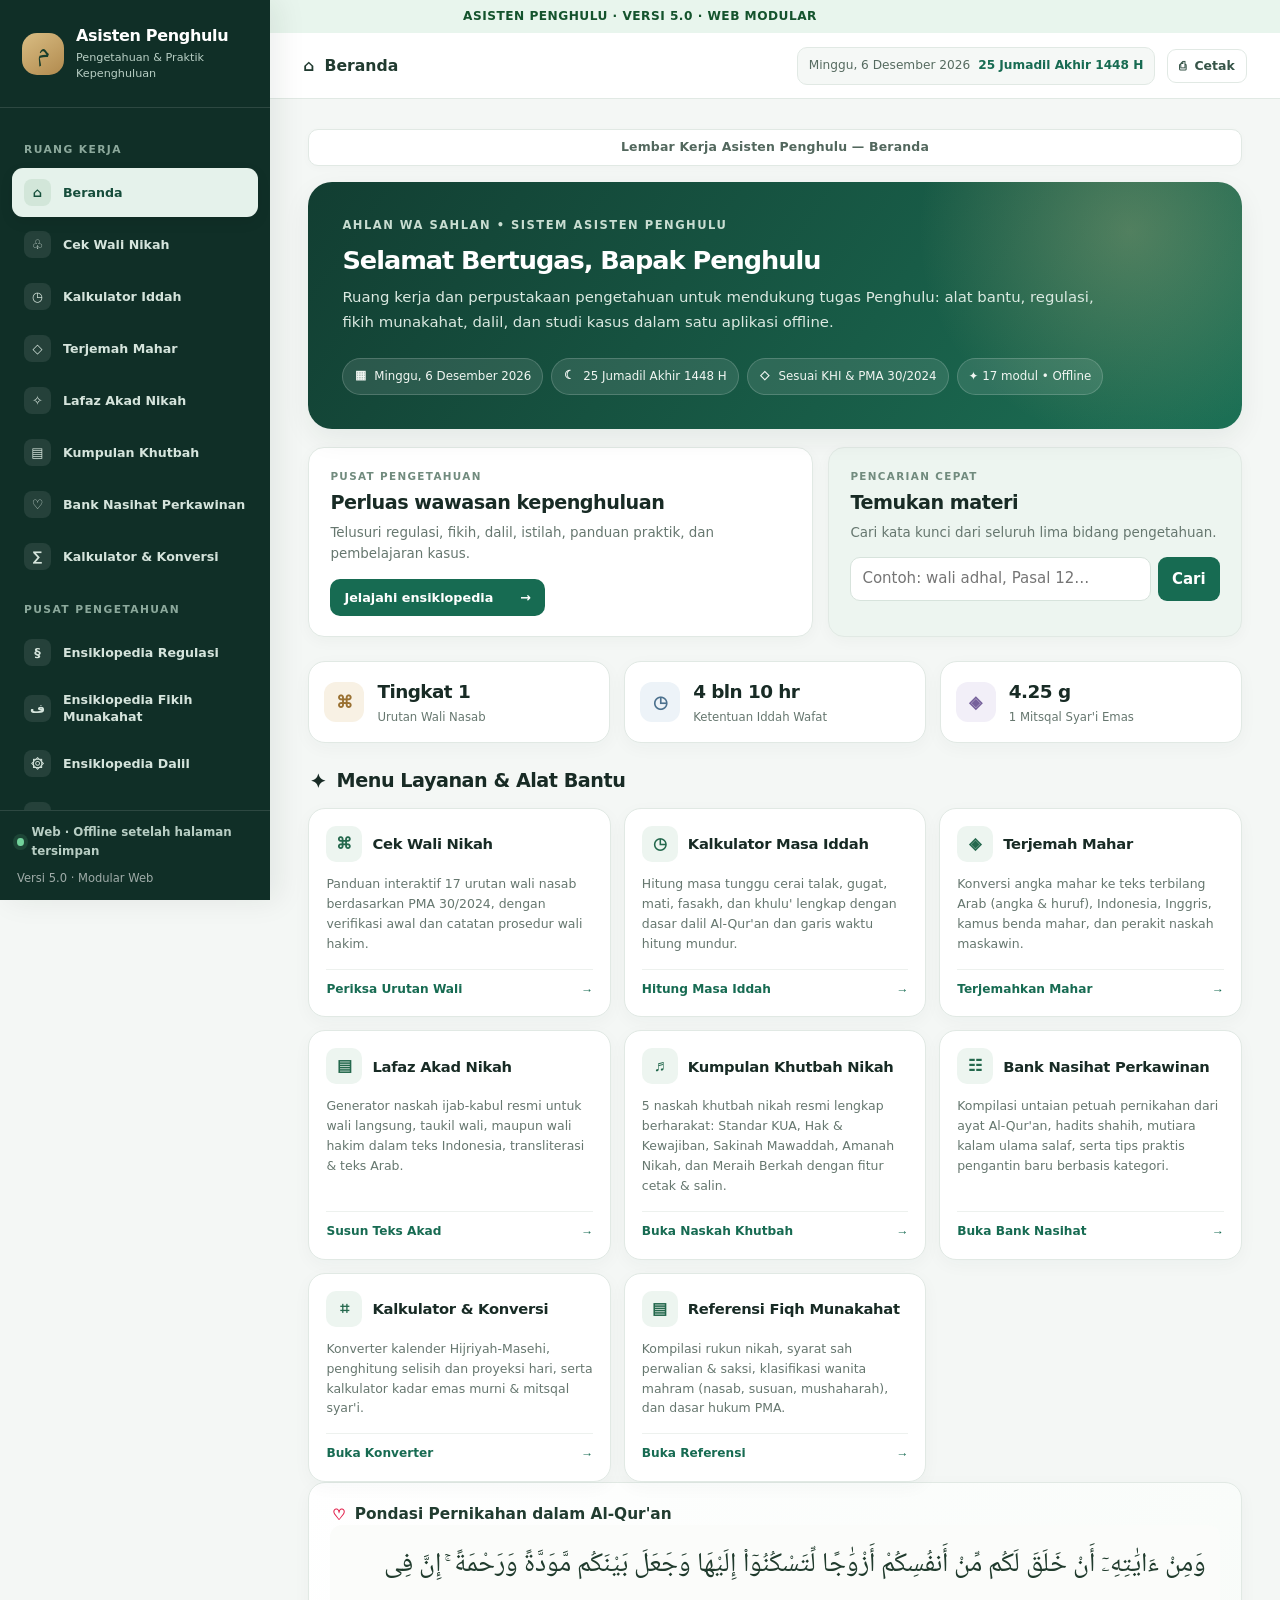
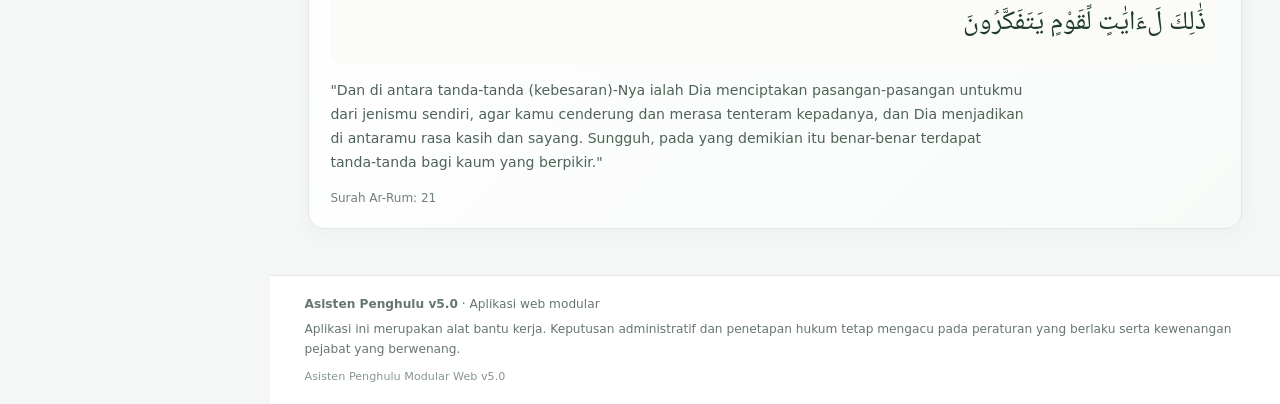
==== index.html @ db4cc499 "Add files via upload" ====
<!doctype html>
<html lang="id">
<head>
<meta charset="utf-8">
<meta name="viewport" content="width=device-width,initial-scale=1">
<meta name="theme-color" content="#123e32">
<meta name="description" content="Asisten Penghulu — alat bantu administrasi, fikih munakahat, dan materi kepenghuluan.">
<title>Beranda | Asisten Penghulu</title>
<link rel="manifest" href="manifest.webmanifest">
<link rel="icon" href="assets/icons/icon.svg" type="image/svg+xml">
<link rel="stylesheet" href="assets/css/app.css">
</head>
<body data-page="dashboard">
<div class="version-strip">ASISTEN PENGHULU · VERSI 5.0 · WEB MODULAR</div>
<div class="sidebar-backdrop" id="sidebarBackdrop" onclick="toggleMobileSidebar()"></div>
<div class="app-layout">
<aside class="app-sidebar" id="appSidebar">
  <div class="sidebar-header">
    <div class="brand-icon"><span aria-hidden="true">م</span></div>
    <div><h1 class="brand-title">Asisten Penghulu</h1><p class="brand-subtitle">Pengetahuan &amp; Praktik Kepenghuluan</p></div>
  </div>
  <nav class="sidebar-nav">
<div class="nav-label">Ruang Kerja</div>
<a class="nav-item active" href="index.html" aria-current="page"><span class="nav-glyph">⌂</span><span>Beranda</span></a>
<a class="nav-item" href="pages/wali.html"><span class="nav-glyph">♧</span><span>Cek Wali Nikah</span></a>
<a class="nav-item" href="pages/iddah.html"><span class="nav-glyph">◷</span><span>Kalkulator Iddah</span></a>
<a class="nav-item" href="pages/mahar.html"><span class="nav-glyph">◇</span><span>Terjemah Mahar</span></a>
<a class="nav-item" href="pages/akad.html"><span class="nav-glyph">✧</span><span>Lafaz Akad Nikah</span></a>
<a class="nav-item" href="pages/khutbah.html"><span class="nav-glyph">▤</span><span>Kumpulan Khutbah</span></a>
<a class="nav-item" href="pages/nasihat.html"><span class="nav-glyph">♡</span><span>Bank Nasihat Perkawinan</span></a>
<a class="nav-item" href="pages/konversi.html"><span class="nav-glyph">∑</span><span>Kalkulator & Konversi</span></a>
<div class="nav-label">Pusat Pengetahuan</div>
<a class="nav-item knowledge-nav" href="pages/ensiklopedia.html?category=regulasi"><span class="nav-glyph">§</span><span>Ensiklopedia Regulasi</span></a>
<a class="nav-item knowledge-nav" href="pages/ensiklopedia.html?category=fikih"><span class="nav-glyph">ف</span><span>Ensiklopedia Fikih Munakahat</span></a>
<a class="nav-item knowledge-nav" href="pages/ensiklopedia.html?category=dalil"><span class="nav-glyph">۞</span><span>Ensiklopedia Dalil</span></a>
<a class="nav-item knowledge-nav" href="pages/ensiklopedia.html?category=problematika"><span class="nav-glyph">⚖</span><span>Problematika Akad</span></a>
<a class="nav-item knowledge-nav" href="pages/ensiklopedia.html?category=nasab-mahram"><span class="nav-glyph">∞</span><span>Ensiklopedia Nasab & Mahram</span></a>
<a class="nav-item" href="pages/referensi.html"><span class="nav-glyph">▤</span><span>Referensi Fikih &amp; KHI</span></a>
</nav>
  <div class="sidebar-footer">
    <div class="offline-badge"><span class="pulse-dot"></span><span>Web · Offline setelah halaman tersimpan</span></div>
    <div style="margin-top:8px;font-size:.72rem;color:rgba(255,255,255,.6)">Versi 5.0 · Modular Web</div>
  </div>
</aside>
<main class="app-main">
  <header class="app-header">
    <div class="header-left">
      <button aria-label="Buka Menu" class="mobile-toggle" onclick="toggleMobileSidebar()"><span aria-hidden="true">☰</span></button>
      <div class="page-title-badge" id="topPageTitle"><span aria-hidden="true">⌂</span><span>Beranda</span></div>
    </div>
    <div class="header-right">
      <div class="date-badge"><span id="currentDateMasehi">Memuat...</span><span class="hijri" id="currentDateHijri">... H</span></div>
      <button class="btn-header-print no-print" onclick="window.print()" title="Cetak Halaman"><span>⎙</span><span>Cetak</span></button>
    </div>
  </header>
  <div class="content-area">
    <div class="print-header"><p style="font-size:.85rem;margin-top:4px">Lembar Kerja Asisten Penghulu — Beranda</p></div>
    <section class="app-section active" id="section-dashboard">
<!-- Hero Banner -->
<div class="hero-banner">
<div class="hero-greeting">Ahlan wa Sahlan • Sistem Asisten Penghulu</div>
<h2 class="hero-title">Selamat Bertugas, Bapak Penghulu</h2>
<p class="hero-desc">Ruang kerja dan perpustakaan pengetahuan untuk mendukung tugas Penghulu: alat bantu, regulasi, fikih munakahat, dalil, dan studi kasus dalam satu aplikasi offline.</p>
<div class="hero-dates">
<div class="hero-date-chip">
<i class="fa-regular fa-calendar-check"></i>
<span id="dashMasehiText">Kamis, 29 Oktober 2026</span>
</div>
<div class="hero-date-chip">
<i class="fa-solid fa-moon"></i>
<span id="dashHijriText">18 Jumadil Ula 1448 H</span>
</div>
<div class="hero-date-chip">
<i class="fa-solid fa-shield-halved"></i>
<span>Sesuai KHI &amp; PMA 30/2024</span>
</div>
<div class="hero-date-chip">✦ 17 modul • Offline</div></div>
</div><div class="v4-welcome-grid"><div class="v4-welcome-card"><div class="eyebrow">PUSAT PENGETAHUAN</div><h3>Perluas wawasan kepenghuluan</h3><p>Telusuri regulasi, fikih, dalil, istilah, panduan praktik, dan pembelajaran kasus.</p><button class="v4-primary" onclick="window.location.href='pages/ensiklopedia.html?category=regulasi'">Jelajahi ensiklopedia <span>→</span></button></div><div class="v4-welcome-card v4-welcome-soft"><div class="eyebrow">PENCARIAN CEPAT</div><h3>Temukan materi</h3><p>Cari kata kunci dari seluruh lima bidang pengetahuan.</p><div class="dash-search"><input id="dashboardKnowledgeSearch" placeholder="Contoh: wali adhal, Pasal 12…" type="search"/><button onclick="searchKnowledgeFromDashboard()">Cari</button></div></div></div>
<!-- Quick Statistics Summary -->
<div class="stats-row">
<div class="stat-card">
<div class="stat-icon gold">
<i class="fa-solid fa-sitemap"></i>
</div>
<div>
<div class="stat-value" id="dashWaliStat">Tingkat 1</div>
<div class="stat-label">Urutan Wali Nasab</div>
</div>
</div>
<div class="stat-card">
<div class="stat-icon blue">
<i class="fa-solid fa-hourglass-end"></i>
</div>
<div>
<div class="stat-value">4 bln 10 hr</div>
<div class="stat-label">Ketentuan Iddah Wafat</div>
</div>
</div>
<div class="stat-card">
<div class="stat-icon purple">
<i class="fa-solid fa-coins"></i>
</div>
<div>
<div class="stat-value">4.25 g</div>
<div class="stat-label">1 Mitsqal Syar'i Emas</div>
</div>
</div>
</div>
<!-- Quick Feature Navigation Cards -->
<h3 class="section-headline">
<i class="fa-solid fa-wand-magic-sparkles" style="color: var(--gold);"></i>
<span>Menu Layanan &amp; Alat Bantu</span>
</h3>
<div class="feature-cards-grid">
<!-- Card 1: Cek Wali -->
<div class="feature-card" onclick="window.location.href='pages/wali.html'">
<div class="feature-card-header">
<div class="feature-card-icon"><i class="fa-solid fa-people-arrows"></i></div>
<h4 class="feature-card-title">Cek Wali Nikah</h4>
</div>
<p class="feature-card-desc">
                Panduan interaktif 17 urutan wali nasab berdasarkan PMA 30/2024, dengan verifikasi awal dan catatan prosedur wali hakim.
              </p>
<div class="feature-card-footer">
<span>Periksa Urutan Wali</span>
<i class="fa-solid fa-arrow-right"></i>
</div>
</div>
<!-- Card 2: Kalkulator Iddah -->
<div class="feature-card" onclick="window.location.href='pages/iddah.html'">
<div class="feature-card-header">
<div class="feature-card-icon"><i class="fa-solid fa-hourglass-half"></i></div>
<h4 class="feature-card-title">Kalkulator Masa Iddah</h4>
</div>
<p class="feature-card-desc">
                Hitung masa tunggu cerai talak, gugat, mati, fasakh, dan khulu' lengkap dengan dasar dalil Al-Qur'an dan garis waktu hitung mundur.
              </p>
<div class="feature-card-footer">
<span>Hitung Masa Iddah</span>
<i class="fa-solid fa-arrow-right"></i>
</div>
</div>
<!-- Card 3: Terjemah Mahar -->
<div class="feature-card" onclick="window.location.href='pages/mahar.html'">
<div class="feature-card-header">
<div class="feature-card-icon"><i class="fa-solid fa-coins"></i></div>
<h4 class="feature-card-title">Terjemah Mahar</h4>
</div>
<p class="feature-card-desc">
                Konversi angka mahar ke teks terbilang Arab (angka &amp; huruf), Indonesia, Inggris, kamus benda mahar, dan perakit naskah maskawin.
              </p>
<div class="feature-card-footer">
<span>Terjemahkan Mahar</span>
<i class="fa-solid fa-arrow-right"></i>
</div>
</div>
<!-- Card 5: Lafaz Akad -->
<div class="feature-card" onclick="window.location.href='pages/akad.html'">
<div class="feature-card-header">
<div class="feature-card-icon"><i class="fa-solid fa-scroll"></i></div>
<h4 class="feature-card-title">Lafaz Akad Nikah</h4>
</div>
<p class="feature-card-desc">
                Generator naskah ijab-kabul resmi untuk wali langsung, taukil wali, maupun wali hakim dalam teks Indonesia, transliterasi &amp; teks Arab.
              </p>
<div class="feature-card-footer">
<span>Susun Teks Akad</span>
<i class="fa-solid fa-arrow-right"></i>
</div>
</div>
<!-- Card 6: Kumpulan Khutbah -->
<div class="feature-card" onclick="window.location.href='pages/khutbah.html'">
<div class="feature-card-header">
<div class="feature-card-icon"><i class="fa-solid fa-microphone-lines"></i></div>
<h4 class="feature-card-title">Kumpulan Khutbah Nikah</h4>
</div>
<p class="feature-card-desc">
                5 naskah khutbah nikah resmi lengkap berharakat: Standar KUA, Hak &amp; Kewajiban, Sakinah Mawaddah, Amanah Nikah, dan Meraih Berkah dengan fitur cetak &amp; salin.
              </p>
<div class="feature-card-footer">
<span>Buka Naskah Khutbah</span>
<i class="fa-solid fa-arrow-right"></i>
</div>
</div>
<!-- Card 7: Nasehat Pernikahan -->
<div class="feature-card" onclick="window.location.href='pages/nasihat.html'">
<div class="feature-card-header">
<div class="feature-card-icon"><i class="fa-solid fa-comments"></i></div>
<h4 class="feature-card-title">Bank Nasihat Perkawinan</h4>
</div>
<p class="feature-card-desc">
                Kompilasi untaian petuah pernikahan dari ayat Al-Qur'an, hadits shahih, mutiara kalam ulama salaf, serta tips praktis pengantin baru berbasis kategori.
              </p>
<div class="feature-card-footer">
<span>Buka Bank Nasihat</span>
<i class="fa-solid fa-arrow-right"></i>
</div>
</div>
<!-- Card 8: Konversi & Alat -->
<div class="feature-card" onclick="window.location.href='pages/konversi.html'">
<div class="feature-card-header">
<div class="feature-card-icon"><i class="fa-solid fa-calculator"></i></div>
<h4 class="feature-card-title">Kalkulator &amp; Konversi</h4>
</div>
<p class="feature-card-desc">
                Konverter kalender Hijriyah-Masehi, penghitung selisih dan proyeksi hari, serta kalkulator kadar emas murni &amp; mitsqal syar'i.
              </p>
<div class="feature-card-footer">
<span>Buka Konverter</span>
<i class="fa-solid fa-arrow-right"></i>
</div>
</div>
<!-- Card 7: Referensi Fiqh -->
<div class="feature-card" onclick="window.location.href='pages/referensi.html'">
<div class="feature-card-header">
<div class="feature-card-icon"><i class="fa-solid fa-book-quran"></i></div>
<h4 class="feature-card-title">Referensi Fiqh Munakahat</h4>
</div>
<p class="feature-card-desc">
                Kompilasi rukun nikah, syarat sah perwalian &amp; saksi, klasifikasi wanita mahram (nasab, susuan, mushaharah), dan dasar hukum PMA.
              </p>
<div class="feature-card-footer">
<span>Buka Referensi</span>
<i class="fa-solid fa-arrow-right"></i>
</div>
</div>
</div>
<!-- Highlight Ayat Card -->
<div class="card" style="background: linear-gradient(135deg, #ffffff 0%, #f7fbf8 100%);">
<div class="card-title">
<i class="fa-solid fa-heart" style="color: #e11d48;"></i>
<span>Pondasi Pernikahan dalam Al-Qur'an</span>
</div>
<div class="dalil-arabic">
              وَمِنْ ءَايَٰتِهِۦٓ أَنْ خَلَقَ لَكُم مِّنْ أَنفُسِكُمْ أَزْوَٰجًا لِّتَسْكُنُوٓا۟ إِلَيْهَا وَجَعَلَ بَيْنَكُم مَّوَدَّةً وَرَحْمَةً ۚ إِنَّ فِى ذَٰلِكَ لَءَايَٰتٍ لِّقَوْمٍ يَتَفَكَّرُونَ
            </div>
<p class="dalil-translation">
              "Dan di antara tanda-tanda (kebesaran)-Nya ialah Dia menciptakan pasangan-pasangan untukmu dari jenismu sendiri, 
              agar kamu cenderung dan merasa tenteram kepadanya, dan Dia menjadikan di antaramu rasa kasih dan sayang. 
              Sungguh, pada yang demikian itu benar-benar terdapat tanda-tanda bagi kaum yang berpikir."
            </p>
<div class="dalil-source">Surah Ar-Rum: 21</div>
</div>
</section>
  </div>
  <footer class="app-footer">
    <div><strong>Asisten Penghulu v5.0</strong> · Aplikasi web modular</div>
    <div class="footer-disclaimer">Aplikasi ini merupakan alat bantu kerja. Keputusan administratif dan penetapan hukum tetap mengacu pada peraturan yang berlaku serta kewenangan pejabat yang berwenang.</div>
    <div class="footer-v4">Asisten Penghulu Modular Web v5.0</div>
  </footer>
</main>
</div>
<div id="toast-notification"><span aria-hidden="true">✓</span><span id="toast-message">Teks berhasil disalin.</span></div>
<script src="assets/js/app-core.js"></script>
<script src="assets/js/pwa.js"></script>
</body>
</html>
---- assets/css/app.css ----
@font-face{font-family: "AsistenNaskh";src: url('../fonts/AsistenNaskh.ttf') format("truetype");font-style: normal;font-weight: 400;font-display: swap}:root{--v4-ink:#172b26;--v4-muted:#687a73;--v4-green:#176b52;--v4-green2:#0f4f3d;--v4-mint:#e8f4ee;--v4-line:#e3ebe6;--v4-bg:#f5f8f6;--v4-card:#fff;--v4-gold:#c69b55;--v4-shadow:0 14px 36px rgba(20,53,42,.07)}*{box-sizing:border-box}body{font-family:Inter,system-ui,-apple-system,"Segoe UI",sans-serif!important;background:var(--v4-bg)!important;color:var(--v4-ink)!important}h1,h2,h3,h4,.brand-title{font-family:Inter,system-ui,sans-serif!important;letter-spacing:-.025em}.app-layout{background:var(--v4-bg)!important}.app-sidebar{background:#102f27!important;border-right:0!important;box-shadow:8px 0 28px rgba(9,34,27,.08)!important}.sidebar-header{padding:26px 22px!important;border-bottom:1px solid rgba(255,255,255,.12)!important}.brand-icon{background:linear-gradient(145deg,#d9bd83,#b18a4e)!important;border-radius:15px!important;box-shadow:none!important}.brand-title{color:#fff!important}.brand-subtitle{color:#b8cec4!important}.sidebar-nav{padding:16px 12px!important}.nav-label{color:#8ca99c!important;font-size:.67rem!important;letter-spacing:.13em!important;font-weight:800!important;padding:18px 12px 8px!important}.nav-item{border-radius:11px!important;margin:3px 0!important;padding:11px 12px!important;color:#d5e4dc!important;gap:12px!important;font-weight:550!important;transition:.18s ease}.nav-item:hover{background:rgba(255,255,255,.09)!important;color:#fff!important}.nav-item.active{background:#e5f2eb!important;color:#164d3b!important;box-shadow:0 5px 14px rgba(0,0,0,.08)!important}.nav-glyph{width:25px;height:25px;display:inline-grid;place-items:center;border-radius:8px;background:rgba(255,255,255,.09);font-size:15px;font-weight:750;flex:0 0 25px}.nav-item.active .nav-glyph{background:#cfe5d8;color:#16533e}.sidebar-footer{border-top:1px solid rgba(255,255,255,.12)!important;color:#b8cec4!important}.main-area,.main-content{min-width:0}.content-area{padding:30px clamp(16px,3vw,42px)!important;max-width:1600px;margin:0 auto}.app-section{animation:v4fade .22s ease}@keyframes v4fade{from{opacity:.45;transform:translateY(5px)}to{opacity:1;transform:none}}.hero-banner{border-radius:24px!important;background:radial-gradient(circle at 88% 20%,rgba(210,190,137,.3),transparent 25%),linear-gradient(125deg,#123e32,#1c7055)!important;box-shadow:var(--v4-shadow)!important;padding:34px!important}.hero-title{font-size:clamp(1.7rem,3vw,2.55rem)!important;line-height:1.15!important}.hero-desc{max-width:760px!important}.hero-date-chip{border:1px solid rgba(255,255,255,.17)!important;background:rgba(255,255,255,.10)!important;border-radius:30px!important}.stats-row{gap:14px!important}.stat-card,.card,.feature-card{border:1px solid var(--v4-line)!important;border-radius:17px!important;box-shadow:0 5px 18px rgba(25,54,44,.035)!important}.feature-card:hover{transform:translateY(-3px);box-shadow:var(--v4-shadow)!important}.section-headline{color:var(--v4-ink)!important}.btn-primary,.v4-primary{background:var(--v4-green)!important;border-color:var(--v4-green)!important;color:#fff!important;border-radius:10px!important}.form-control,.form-select,input,select,textarea{border-radius:10px!important}.app-footer{border-top:1px solid var(--v4-line)!important;color:var(--v4-muted)!important}.v4-welcome-grid{display:grid;grid-template-columns:1.15fr .85fr;gap:16px;margin:20px 0 28px}.v4-welcome-card{background:#fff;border:1px solid var(--v4-line);border-radius:18px;padding:22px;box-shadow:0 5px 18px rgba(25,54,44,.035)}.v4-welcome-soft{background:#edf5f0}.v4-welcome-card h3{font-size:1.22rem;margin:7px 0}.v4-welcome-card p{color:var(--v4-muted);font-size:.9rem;line-height:1.65}.eyebrow{font-size:.68rem;letter-spacing:.13em;font-weight:800;color:#789187}.v4-primary{border:0;padding:11px 15px;cursor:pointer;font-weight:700}.v4-primary span{margin-left:15px}.dash-search{display:flex;gap:8px}.dash-search input{min-width:0;flex:1;padding:11px;border:1px solid #d7e3dc;background:#fff}.dash-search button{border:0;border-radius:10px;background:var(--v4-green);color:#fff;padding:0 15px;font-weight:700;cursor:pointer}.knowledge-hero{background:radial-gradient(circle at 88% 18%,rgba(199,167,104,.22),transparent 23%),linear-gradient(120deg,#123e32,#1c7055);padding:32px;border-radius:23px;color:#fff;box-shadow:var(--v4-shadow)}.knowledge-hero .eyebrow{color:#c4d9cd}.knowledge-hero h2{font-size:clamp(1.65rem,3vw,2.3rem);margin:9px 0;color:#fff}.knowledge-hero p{color:#d8e8df;max-width:780px;line-height:1.65}.knowledge-search-wrap{display:flex;align-items:center;gap:10px;background:#fff;border-radius:12px;padding:5px 8px 5px 15px;max-width:760px;margin-top:22px;color:#45675a}.knowledge-search-wrap>span{font-size:24px}.knowledge-search-wrap input{border:0!important;outline:0!important;box-shadow:none!important;flex:1;min-width:0;padding:12px 4px!important;font-size:.94rem}.clear-search{border:0;background:#edf4ef;color:#416656;border-radius:8px;padding:9px 12px;cursor:pointer}.knowledge-meta{display:flex;gap:16px;flex-wrap:wrap;color:#c4d9cd;font-size:.76rem;margin-top:14px}.knowledge-toolbar{display:flex;align-items:end;justify-content:space-between;gap:14px;margin:26px 0 14px}.knowledge-toolbar h3{margin:5px 0;font-size:1.2rem}.knowledge-toolbar select{padding:10px 12px;border:1px solid var(--v4-line);background:#fff;color:var(--v4-ink)}.knowledge-grid{display:grid;grid-template-columns:repeat(3,minmax(0,1fr));gap:14px}.knowledge-card{background:#fff;border:1px solid var(--v4-line);border-radius:16px;padding:18px;display:flex;flex-direction:column;min-height:205px;transition:.18s;box-shadow:0 4px 14px rgba(25,54,44,.025)}.knowledge-card:hover{transform:translateY(-3px);border-color:#b9d3c5;box-shadow:var(--v4-shadow)}.knowledge-card-top{display:flex;justify-content:space-between;gap:10px;align-items:center}.knowledge-type{font-size:.68rem;font-weight:800;letter-spacing:.07em;color:#32745a;background:#eaf4ee;padding:6px 9px;border-radius:30px}.knowledge-number{font-size:.72rem;color:#91a29a}.knowledge-card h4{font-size:1.02rem;line-height:1.4;margin:14px 0 8px}.knowledge-card p{font-size:.84rem;line-height:1.6;color:var(--v4-muted);margin:0 0 16px}.knowledge-card button{margin-top:auto;align-self:flex-start;border:0;background:transparent;color:var(--v4-green);font-weight:800;padding:0;cursor:pointer}.knowledge-detail{background:#fff;border:1px solid var(--v4-line);border-radius:18px;padding:clamp(18px,3vw,30px);margin-top:18px;box-shadow:var(--v4-shadow)}.knowledge-detail h3{font-size:1.5rem;margin:8px 0 12px}.knowledge-detail h4{margin:22px 0 8px;color:#1a5b45}.knowledge-detail p,.knowledge-detail li{line-height:1.75;color:#455a51;font-size:.92rem}.knowledge-detail ul{padding-left:22px}.knowledge-detail .article-summary{font-size:1.02rem;color:#365c4c;background:#eff6f1;border-left:3px solid #4a8a69;padding:13px 15px;border-radius:0 10px 10px 0}.article-source{background:#f6f8f6;border:1px solid #e6ece7;border-radius:12px;padding:13px;margin-top:18px;font-size:.82rem;line-height:1.6}.article-source a{color:#176b52;overflow-wrap:anywhere}.article-back{border:0;background:#edf4ef;color:#245d47;padding:9px 12px;border-radius:9px;cursor:pointer;font-weight:700}.knowledge-disclaimer{margin-top:20px;border:1px solid #e6e4d9;background:#fbfaf5;color:#6d6857;padding:15px 17px;border-radius:12px;font-size:.82rem;line-height:1.6}.knowledge-empty{grid-column:1/-1;background:#fff;border:1px dashed #cbd9d0;padding:32px;border-radius:15px;text-align:center;color:var(--v4-muted)}i.fa-solid,i.fa-regular,i.fa-brands{font-style:normal!important}i.fa-solid:before,i.fa-regular:before,i.fa-brands:before{content:'•';font-family:system-ui!important;color:currentColor}@media(max-width:1050px){.knowledge-grid{grid-template-columns:repeat(2,minmax(0,1fr))}.content-area{padding:22px 18px!important}}@media(max-width:760px){.v4-welcome-grid{grid-template-columns:1fr}.knowledge-grid{grid-template-columns:1fr}.knowledge-hero{padding:23px 18px}.knowledge-toolbar{align-items:start;flex-direction:column}.knowledge-toolbar select{width:100%}.hero-banner{padding:24px!important}.app-sidebar{z-index:1000}.content-area{padding:16px 12px!important}}:root{--v4-ink:#182b25;--v4-muted:#66776f;--v4-green:#176b52;--v4-deep:#103d30;--v4-soft:#edf5f0;--v4-line:#e1e9e4;--v4-bg:#f4f7f5;--v4-gold:#c7a56b;--v4-shadow:0 10px 28px rgba(20,48,37,.065);--v4-radius:16px}html{scroll-behavior:smooth}body{margin:0;background:var(--v4-bg);color:var(--v4-ink);font-family:Inter,"Segoe UI",Arial,sans-serif;line-height:1.5}button,input,select,textarea{font:inherit}button{cursor:pointer}.app-layout{display:flex;min-height:100vh;background:var(--v4-bg)}.app-sidebar{position:fixed;inset:0 auto 0 0;width:276px;height:100vh;display:flex;flex-direction:column;background:#12382d;color:#e7f0eb;z-index:100;box-shadow:5px 0 24px rgba(14,43,32,.09)}.sidebar-header{display:flex;align-items:center;gap:13px;padding:22px 20px 19px;border-bottom:1px solid rgba(255,255,255,.12);min-height:88px}.brand-icon{width:44px;height:44px;display:grid;place-items:center;flex:0 0 44px;border-radius:13px;background:linear-gradient(145deg,#e1c78f,#b28b4f);color:#173d30;font-size:21px}.brand-title{font-size:1.05rem;line-height:1.2;margin:0;color:#fff;font-weight:800;letter-spacing:-.02em}.brand-subtitle{font-size:.72rem;margin:4px 0 0;color:#b8cec3;line-height:1.35}.sidebar-nav{padding:13px 11px 18px;overflow-y:auto;overscroll-behavior:contain;flex:1}.nav-label{padding:17px 11px 7px;color:#91ad9f;font-size:.64rem;font-weight:800;letter-spacing:.12em;text-transform:uppercase}.nav-item{display:flex;align-items:center;gap:11px;min-height:40px;margin:2px 0;padding:8px 10px;border-radius:10px;color:#d6e4dc;font-size:.82rem;font-weight:550;line-height:1.3;cursor:pointer;transition:background .16s,color .16s}.nav-item:hover{background:rgba(255,255,255,.085);color:#fff}.nav-item.active{background:#e7f1eb;color:#174d3b;font-weight:750;box-shadow:0 4px 12px rgba(0,0,0,.08)}.nav-glyph{width:27px;height:27px;display:inline-grid;place-items:center;flex:0 0 27px;border-radius:8px;background:rgba(255,255,255,.09);font-size:13px;font-weight:750}.nav-item.active .nav-glyph{background:#d2e6d9;color:#17513d}.sidebar-footer{padding:13px 18px 17px;border-top:1px solid rgba(255,255,255,.12);font-size:.74rem;color:#b8cec3}.offline-badge{display:flex;align-items:center;gap:8px;font-weight:700}.pulse-dot{width:8px;height:8px;border-radius:50%;background:#72d39c;box-shadow:0 0 0 4px rgba(114,211,156,.13)}.app-main{width:calc(100% - 276px);min-width:0;margin-left:276px;display:flex;flex-direction:column}.app-header{position:sticky;top:0;z-index:50;min-height:68px;padding:11px clamp(16px,3vw,34px);display:flex;align-items:center;justify-content:space-between;gap:14px;background:rgba(255,255,255,.94);border-bottom:1px solid var(--v4-line);backdrop-filter:blur(12px)}.header-left,.header-right{display:flex;align-items:center;gap:12px;min-width:0}.page-title-badge{display:flex;align-items:center;gap:10px;font-size:.98rem;font-weight:800;color:#213b30}.date-badge{display:flex;align-items:center;gap:8px;flex-wrap:wrap;color:#566b60;font-size:.76rem;background:#f5f8f6;border:1px solid var(--v4-line);padding:8px 11px;border-radius:10px}.date-badge .hijri{color:#176b52;font-weight:750}.btn-header-print{display:inline-flex;align-items:center;gap:8px;padding:8px 11px;border:1px solid var(--v4-line);border-radius:9px;background:#fff;color:#365448;font-size:.78rem;font-weight:700}.mobile-toggle{display:none;border:1px solid var(--v4-line);background:#fff;color:#244c3b;border-radius:9px;width:38px;height:38px}.content-area{width:100%;max-width:1500px;margin:0 auto;padding:26px clamp(16px,3vw,38px) 34px}.app-section{display:none;min-width:0;animation:v4fade .2s ease}.app-section.active{display:block}@keyframes v4fade{from{opacity:.55;transform:translateY(4px)}to{opacity:1;transform:none}}.hero-banner{position:relative;overflow:hidden;border-radius:22px;padding:clamp(24px,3vw,38px);color:#fff;background:radial-gradient(circle at 88% 15%,rgba(213,188,130,.23),transparent 26%),linear-gradient(125deg,#123c30,#1c7055);box-shadow:0 14px 34px rgba(17,61,46,.14)}.hero-greeting{font-size:.72rem;text-transform:uppercase;letter-spacing:.13em;font-weight:800;color:#c8ddd1}.hero-title{max-width:850px;margin:11px 0 10px;color:#fff;font-size:clamp(1.65rem,3vw,2.5rem);line-height:1.13;font-weight:850;letter-spacing:-.04em}.hero-desc{max-width:800px;margin:0;color:#dbe9e1;font-size:.93rem;line-height:1.7}.hero-dates{display:flex;flex-wrap:wrap;gap:8px;margin-top:22px}.hero-date-chip{display:inline-flex;align-items:center;gap:8px;padding:8px 11px;border:1px solid rgba(255,255,255,.17);border-radius:30px;background:rgba(255,255,255,.09);font-size:.74rem;color:#f1f6f2}.v4-welcome-grid{display:grid;grid-template-columns:1.1fr .9fr;gap:15px;margin:18px 0 24px}.v4-welcome-card{padding:20px 21px;background:#fff;border:1px solid var(--v4-line);border-radius:var(--v4-radius);box-shadow:0 4px 15px rgba(24,55,42,.035)}.v4-welcome-soft{background:#edf5f0}.eyebrow{font-size:.65rem;letter-spacing:.13em;font-weight:850;color:#718b7e}.v4-welcome-card h3{margin:7px 0 6px;font-size:1.14rem;letter-spacing:-.025em}.v4-welcome-card p{margin:0 0 14px;color:var(--v4-muted);font-size:.84rem;line-height:1.6}.v4-primary{display:inline-flex;align-items:center;justify-content:center;gap:12px;padding:10px 14px;border:0;border-radius:9px;background:var(--v4-green);color:#fff;font-size:.8rem;font-weight:750}.dash-search{display:flex;gap:7px}.dash-search input{min-width:0;flex:1;padding:10px 11px;border:1px solid #d7e3dc;background:#fff;border-radius:9px}.dash-search button{padding:0 14px;border:0;border-radius:9px;background:var(--v4-green);color:#fff;font-weight:750}.stats-row{display:grid;grid-template-columns:repeat(3,minmax(0,1fr));gap:13px;margin:18px 0 25px}.stat-card{display:flex;align-items:center;gap:13px;min-width:0;padding:15px;background:#fff;border:1px solid var(--v4-line);border-radius:14px;box-shadow:0 4px 14px rgba(24,55,42,.03)}.stat-icon{width:40px;height:40px;display:grid;place-items:center;flex:0 0 40px;border-radius:12px;background:#edf5f0;color:#276c50;font-size:17px}.stat-icon.gold{background:#f8f1e4;color:#9a7132}.stat-icon.blue{background:#edf3f8;color:#4c718e}.stat-icon.purple{background:#f2eff8;color:#76619b}.stat-value{font-size:1.15rem;font-weight:850;letter-spacing:-.03em}.stat-label{font-size:.73rem;color:var(--v4-muted);margin-top:2px}.section-headline{display:flex;align-items:center;gap:9px;margin:25px 0 13px;font-size:1.08rem;font-weight:850;letter-spacing:-.025em;color:var(--v4-ink)}.feature-cards-grid{display:grid;grid-template-columns:repeat(3,minmax(0,1fr));gap:13px}.feature-card{display:flex;flex-direction:column;min-width:0;min-height:188px;padding:17px;background:#fff;border:1px solid var(--v4-line);border-radius:15px;box-shadow:0 4px 14px rgba(24,55,42,.03);cursor:pointer;transition:transform .16s,box-shadow .16s,border-color .16s}.feature-card:hover{transform:translateY(-2px);border-color:#c3d9cb;box-shadow:var(--v4-shadow)}.feature-card-header{display:flex;align-items:center;gap:10px}.feature-card-icon{width:36px;height:36px;display:grid;place-items:center;flex:0 0 36px;border-radius:10px;background:#edf5f0;color:#24684d;font-size:16px}.feature-card-title{margin:0;font-size:.92rem;font-weight:800;line-height:1.3}.feature-card-desc{margin:12px 0 15px;color:var(--v4-muted);font-size:.78rem;line-height:1.6}.feature-card-footer{display:flex;align-items:center;justify-content:space-between;gap:8px;margin-top:auto;padding-top:10px;border-top:1px solid #edf1ee;color:var(--v4-green);font-size:.76rem;font-weight:800}.knowledge-hero{padding:clamp(22px,3vw,34px);border-radius:21px;color:#fff;background:radial-gradient(circle at 88% 18%,rgba(199,167,104,.22),transparent 23%),linear-gradient(120deg,#123e32,#1c7055);box-shadow:0 12px 30px rgba(17,61,46,.12)}.knowledge-hero .eyebrow{color:#c4d9cd}.knowledge-hero h2{margin:8px 0 9px;color:#fff;font-size:clamp(1.45rem,2.7vw,2.1rem);line-height:1.2;letter-spacing:-.035em}.knowledge-hero p{max-width:780px;margin:0;color:#d8e8df;font-size:.88rem;line-height:1.65}.knowledge-search-wrap{display:flex;align-items:center;gap:9px;max-width:760px;margin-top:19px;padding:5px 7px 5px 13px;border-radius:11px;background:#fff;color:#45675a}.knowledge-search-wrap>span{font-size:20px}.knowledge-search-wrap input{min-width:0;flex:1;padding:10px 3px!important;border:0!important;outline:0!important;box-shadow:none!important;font-size:.87rem}.clear-search{padding:8px 10px;border:0;border-radius:8px;background:#edf4ef;color:#416656;font-size:.75rem;font-weight:750}.knowledge-meta{display:flex;gap:14px;flex-wrap:wrap;margin-top:12px;color:#c4d9cd;font-size:.72rem}.knowledge-toolbar{display:flex;align-items:end;justify-content:space-between;gap:12px;margin:22px 0 13px}.knowledge-toolbar h3{margin:5px 0 0;font-size:1.08rem}.knowledge-toolbar select{padding:9px 11px;border:1px solid var(--v4-line);border-radius:9px;background:#fff;color:var(--v4-ink);font-size:.8rem}.knowledge-grid{display:grid;grid-template-columns:repeat(3,minmax(0,1fr));gap:13px}.knowledge-card{display:flex;flex-direction:column;min-height:190px;padding:17px;background:#fff;border:1px solid var(--v4-line);border-radius:14px;box-shadow:0 3px 12px rgba(25,54,44,.025);transition:.16s}.knowledge-card:hover{transform:translateY(-2px);border-color:#b9d3c5;box-shadow:var(--v4-shadow)}.knowledge-card-top{display:flex;align-items:center;justify-content:space-between;gap:9px}.knowledge-type{padding:5px 8px;border-radius:30px;background:#eaf4ee;color:#32745a;font-size:.64rem;font-weight:850;letter-spacing:.04em}.knowledge-number{color:#91a29a;font-size:.7rem}.knowledge-card h4{margin:13px 0 7px;font-size:.95rem;line-height:1.4}.knowledge-card p{margin:0 0 13px;color:var(--v4-muted);font-size:.79rem;line-height:1.58}.knowledge-card button{align-self:flex-start;margin-top:auto;padding:0;border:0;background:none;color:var(--v4-green);font-size:.77rem;font-weight:850}.knowledge-detail{margin-top:17px;padding:clamp(17px,3vw,30px);border:1px solid var(--v4-line);border-radius:17px;background:#fff;box-shadow:var(--v4-shadow)}.knowledge-detail h3{margin:13px 0 12px;font-size:1.42rem;line-height:1.3;letter-spacing:-.025em}.knowledge-detail h4{margin:20px 0 7px;color:#1a5b45;font-size:.98rem}.knowledge-detail p,.knowledge-detail li{color:#455a51;font-size:.88rem;line-height:1.75}.knowledge-detail ul,.knowledge-detail ol{padding-left:22px}.knowledge-detail .article-summary{padding:12px 14px;border-left:3px solid #4a8a69;border-radius:0 9px 9px 0;background:#eff6f1;color:#365c4c;font-size:.94rem}.article-source{margin-top:17px;padding:13px;border:1px solid #e6ece7;border-radius:11px;background:#f6f8f6;font-size:.78rem;line-height:1.6}.article-source a{color:#176b52;overflow-wrap:anywhere}.article-back{padding:8px 11px;border:0;border-radius:8px;background:#edf4ef;color:#245d47;font-size:.76rem;font-weight:800}.knowledge-disclaimer{margin-top:18px;padding:13px 15px;border:1px solid #e6e4d9;border-radius:11px;background:#fbfaf5;color:#6d6857;font-size:.78rem;line-height:1.6}.knowledge-empty{grid-column:1/-1;padding:28px;border:1px dashed #cbd9d0;border-radius:14px;background:#fff;text-align:center;color:var(--v4-muted)}.card{margin:0 0 15px;padding:18px;border:1px solid var(--v4-line);border-radius:15px;background:#fff;box-shadow:0 4px 14px rgba(25,54,44,.03)}.card-header{display:flex;align-items:center;justify-content:space-between;gap:12px;margin-bottom:14px}.card-title{font-size:.98rem;font-weight:850;color:#213c30}.form-group{min-width:0;margin-bottom:15px}.form-label{display:block;margin-bottom:6px;color:#344f42;font-size:.8rem;font-weight:750}.form-control,.form-select,input,select,textarea{max-width:100%;border:1px solid #d7e2db;border-radius:9px;background:#fff;color:#233b30;padding:10px 11px;font-size:.86rem;outline:none}.form-control:focus,.form-select:focus,input:focus,select:focus,textarea:focus{border-color:#5b9b79;box-shadow:0 0 0 3px rgba(45,128,85,.11)}textarea{resize:vertical}.form-hint{display:block;margin-top:5px;color:#7a8b82;font-size:.72rem;line-height:1.5}.btn{display:inline-flex;align-items:center;justify-content:center;gap:7px;padding:9px 12px;border:1px solid transparent;border-radius:9px;font-size:.79rem;font-weight:750;line-height:1.25;transition:.15s}.btn-sm{padding:7px 9px;font-size:.73rem}.btn-primary{background:var(--v4-green);color:#fff}.btn-outline{border-color:#d6e2da;background:#fff;color:#315b47}.btn:hover{filter:brightness(.97);transform:translateY(-1px)}.badge{display:inline-flex;align-items:center;padding:4px 8px;border-radius:30px;font-size:.68rem;font-weight:800}.badge-primary{background:#e8f2ec;color:#236247}.badge-gold{background:#f7f0e3;color:#8a672f}.badge-info{background:#edf3f8;color:#426782}.grid-2{display:grid;grid-template-columns:repeat(2,minmax(0,1fr));gap:15px}.grid-3{display:grid;grid-template-columns:repeat(3,minmax(0,1fr));gap:15px}.question-row,.translation-result-row,.script-box,.converter-card,.ref-accordion-item,.dalil-box{padding:15px;border:1px solid var(--v4-line);border-radius:12px;background:#fff;margin-bottom:12px}.question-row{display:flex;align-items:center;justify-content:space-between;gap:15px}.question-text{font-size:.86rem;font-weight:750}.question-desc{margin-top:3px;color:var(--v4-muted);font-size:.75rem}.toggle-group{display:flex;gap:6px;flex-shrink:0}.toggle-btn{min-width:64px;padding:7px 11px;border:1px solid #d8e2dc;border-radius:8px;background:#fff;color:#50645a;font-size:.75rem;font-weight:800}.toggle-btn.yes.active{background:#e5f4eb;border-color:#80c69b;color:#17613d}.toggle-btn.no.active{background:#fde9e8;border-color:#e5a19d;color:#a42f2a}.dalil-arabic,.script-text-ar,.arabic{font-family:"Noto Naskh Arabic","Traditional Arabic",serif;font-size:1.35rem;line-height:2.05;text-align:right;direction:rtl}.dalil-translation,.dalil-source{font-size:.82rem;line-height:1.65;color:var(--v4-muted)}.dalil-title{font-weight:850;color:#235b43;margin-bottom:8px}.translation-result-row{display:flex;align-items:center;gap:10px;flex-wrap:wrap}.trans-text{flex:1;min-width:140px;font-weight:700}.lang-badge{padding:5px 8px;border-radius:7px;font-size:.7rem;font-weight:800}.ref-accordion-header{display:flex;align-items:center;justify-content:space-between;gap:10px;padding:13px 15px;cursor:pointer;font-weight:800}.ref-accordion-body{padding:0 15px 15px;line-height:1.7}.app-footer{padding:20px clamp(16px,3vw,38px);border-top:1px solid var(--v4-line);background:#fff;color:#60746a;font-size:.76rem;line-height:1.6}.footer-disclaimer{margin-top:5px;max-width:1100px}.footer-v4{margin-top:8px;color:#87978f;font-size:.7rem}.sidebar-backdrop{display:none}#toast-notification{position:fixed;right:20px;bottom:20px;z-index:1200;padding:11px 15px;border-radius:10px;background:#183d30;color:#fff;box-shadow:var(--v4-shadow);font-size:.8rem;opacity:0;pointer-events:none;transition:.2s}#toast-notification.show{opacity:1}.no-print{display:inline-flex}i.fa-solid,i.fa-regular,i.fa-brands{display:inline-flex;align-items:center;justify-content:center;min-width:1em;font-style:normal!important;font-family:Arial,sans-serif!important;font-weight:800;line-height:1}i.fa-solid:before,i.fa-regular:before,i.fa-brands:before{content:"·";font-family:Arial,sans-serif!important;color:currentColor}.fa-mosque:before{content:"۞"!important}.fa-bars:before{content:"☰"!important}.fa-house-chimney:before{content:"⌂"!important}.fa-calendar:before,.fa-calendar-check:before{content:"▦"!important}.fa-moon:before{content:"☾"!important}.fa-shield-halved:before{content:"◇"!important}.fa-sitemap:before,.fa-people-arrows:before{content:"⌘"!important}.fa-hourglass-end:before,.fa-hourglass-half:before{content:"◷"!important}.fa-coins:before{content:"◈"!important}.fa-wand-magic-sparkles:before{content:"✦"!important}.fa-arrow-right:before{content:"→"!important}.fa-scroll:before{content:"▤"!important}.fa-microphone-lines:before{content:"♬"!important}.fa-comments:before{content:"☷"!important}.fa-copy:before{content:"▢"!important}.fa-print:before{content:"▧"!important}.fa-magnifying-glass:before{content:"⌕"!important}.fa-chevron-down:before,.fa-angles-down:before{content:"⌄"!important}.fa-chevron-left:before{content:"‹"!important}.fa-circle-check:before,.fa-check:before{content:"✓"!important}.fa-circle-info:before{content:"ⓘ"!important}.fa-list-check:before{content:"☑"!important}.fa-list-ol:before{content:"≡"!important}.fa-scale-balanced:before{content:"⚖"!important}.fa-book-quran:before,.fa-book-open:before,.fa-book:before{content:"▤"!important}.fa-bookmark:before{content:"◆"!important}.fa-hashtag:before{content:"＃"!important}.fa-pen-nib:before,.fa-pen-to-square:before{content:"✎"!important}.fa-cubes:before{content:"▦"!important}.fa-scale-unbalanced-flip:before{content:"⚖"!important}.fa-hands-praying:before{content:"☼"!important}.fa-triangle-exclamation:before{content:"⚠"!important}.fa-angles-up:before{content:"⌃"!important}.fa-quote-left:before{content:"❝"!important}.fa-feather-pointed:before{content:"✧"!important}.fa-lightbulb:before{content:"◉"!important}.fa-arrow-right-arrow-left:before{content:"⇄"!important}.fa-clock-rotate-left:before{content:"↶"!important}.fa-columns:before{content:"▥"!important}.fa-ban:before{content:"⊘"!important}.fa-heart:before{content:"♡"!important}.fa-calculator:before{content:"⌗"!important}@media(max-width:1120px){.feature-cards-grid,.knowledge-grid{grid-template-columns:repeat(2,minmax(0,1fr))}.content-area{padding:22px 20px}}@media(max-width:820px){.app-sidebar{width:280px;transform:translateX(-102%);transition:transform .22s ease;box-shadow:10px 0 30px rgba(0,0,0,.18)}.app-sidebar.mobile-open{transform:translateX(0)}.app-main{width:100%;margin-left:0}.mobile-toggle{display:inline-grid;place-items:center}.sidebar-backdrop.active{display:block;position:fixed;inset:0;background:rgba(12,28,22,.42);z-index:90}.app-header{min-height:62px;padding:9px 13px}.date-badge{font-size:.68rem;padding:6px 8px}.btn-header-print span{display:none}.content-area{padding:16px 13px 25px}.v4-welcome-grid{grid-template-columns:1fr}.stats-row{grid-template-columns:1fr}.feature-cards-grid,.knowledge-grid{grid-template-columns:1fr}.hero-banner{padding:23px 19px}.hero-title{font-size:1.75rem}.knowledge-toolbar{align-items:stretch;flex-direction:column}.knowledge-toolbar select{width:100%}.grid-2,.grid-3{grid-template-columns:1fr}.question-row{align-items:flex-start;flex-direction:column}}@media(max-width:480px){.app-header{align-items:flex-start}.header-right{gap:5px}.date-badge{max-width:175px}.page-title-badge{font-size:.82rem}.hero-date-chip{font-size:.67rem}.v4-welcome-card{padding:17px}.card{padding:14px}.translation-result-row{align-items:flex-start}}@media print{.app-sidebar,.app-header,.sidebar-backdrop,.no-print,.btn-header-print{display:none!important}.app-main{width:100%;margin:0}.content-area{padding:0;max-width:none}.app-section{display:none!important}.app-section.active{display:block!important}.card,.knowledge-detail,.feature-card{box-shadow:none!important;break-inside:avoid}body{background:#fff!important}}:root{--v42-bg:#f4f7f5;--v42-surface:#fff;--v42-ink:#1b3027;--v42-muted:#64766c;--v42-green:#176b50;--v42-green-dark:#123d30;--v42-line:#e0e8e3;--v42-radius:16px;--v42-shadow:0 8px 24px rgba(22,55,39,.055)}*,*::before,*::after{box-sizing:border-box}html{scroll-behavior:smooth;-webkit-text-size-adjust:100%}body{margin:0;min-width:320px;background:var(--v42-bg);color:var(--v42-ink);font-family:Inter,"Segoe UI",Arial,sans-serif;font-size:15px;line-height:1.6}img,svg,video,canvas{max-width:100%;height:auto}button,input,select,textarea{font:inherit;max-width:100%}p{max-width:78ch;line-height:1.7;overflow-wrap:anywhere}h1,h2,h3,h4,h5{line-height:1.28;letter-spacing:-.018em;overflow-wrap:anywhere}small{line-height:1.5}.app-layout{display:flex;min-height:100vh;width:100%;overflow-x:clip}.app-sidebar{width:270px;flex:0 0 270px;position:fixed;inset:0 auto 0 0;z-index:100;height:100dvh;overflow:hidden;display:flex;flex-direction:column;background:linear-gradient(180deg,#153f32 0%,#10372c 100%);box-shadow:5px 0 24px rgba(13,42,30,.08)}.sidebar-header{min-height:88px;padding:18px 18px;gap:12px;flex-shrink:0}.brand-icon{width:42px;height:42px;flex:0 0 42px;border-radius:12px}.brand-title{font-size:1rem;line-height:1.25}.brand-subtitle{font-size:.7rem;line-height:1.4}.sidebar-nav{flex:1;min-height:0;overflow-y:auto;overscroll-behavior:contain;padding:10px 10px 16px;scrollbar-width:thin;scrollbar-color:rgba(255,255,255,.25) transparent}.nav-label{padding:17px 10px 7px;font-size:.63rem;line-height:1.4;letter-spacing:.12em}.nav-item{min-height:42px;display:flex;align-items:center;gap:10px;padding:8px 10px;margin:2px 0;border-radius:9px;font-size:.79rem;line-height:1.35;white-space:normal}.nav-item>span:last-child{min-width:0;overflow-wrap:anywhere}.nav-glyph{width:27px;height:27px;flex:0 0 27px}.sidebar-footer{flex-shrink:0;padding:12px 17px calc(13px + env(safe-area-inset-bottom))}.app-main{margin-left:270px;width:calc(100% - 270px);min-width:0;display:flex;flex-direction:column}.app-header{min-height:66px;padding:10px clamp(15px,2.6vw,34px);gap:12px}.header-left,.header-right{min-width:0}.content-area{width:100%;max-width:1440px;margin:0 auto;padding:25px clamp(15px,2.7vw,36px) 34px}.app-section{width:100%;min-width:0}.app-section.active{display:block}.app-section>h2,.app-section>.card-header{max-width:100%}.card,.knowledge-detail,.v4-welcome-card,.feature-card,.knowledge-card{min-width:0;max-width:100%;border-radius:var(--v42-radius);overflow-wrap:anywhere}.card{padding:clamp(14px,2vw,21px);margin-bottom:16px;background:#fff;border:1px solid var(--v42-line);box-shadow:0 3px 13px rgba(25,54,44,.025)}.card-header{align-items:flex-start;flex-wrap:wrap;gap:9px}.card-title{font-size:.96rem;line-height:1.45}.form-group{min-width:0}.form-label{font-size:.81rem;line-height:1.5}.form-control,.form-select,input,select,textarea{width:100%;min-width:0;max-width:100%;line-height:1.45}.btn{min-height:38px;white-space:normal;text-align:center}.grid-2,.grid-3,.grid-sidebar-layout{min-width:0}.grid-2>*,.grid-3>*,.grid-sidebar-layout>*{min-width:0}.section-headline{font-size:1.05rem;line-height:1.4}.feature-cards-grid,.knowledge-grid{align-items:stretch}.feature-card,.knowledge-card{height:100%}.feature-card-title,.knowledge-card h4{overflow-wrap:anywhere}.knowledge-detail{overflow-wrap:anywhere}.knowledge-detail pre,.knowledge-detail code{white-space:pre-wrap;overflow-wrap:anywhere}.knowledge-detail table{display:block;width:100%;overflow-x:auto;border-collapse:collapse}.knowledge-detail td,.knowledge-detail th{padding:8px;border:1px solid var(--v42-line);vertical-align:top}.app-footer{padding:18px clamp(15px,2.7vw,36px);line-height:1.65;overflow-wrap:anywhere}.dalil-arabic,.script-text-ar,.arabic,[lang="ar"],[dir="rtl"],#bldResultAr,.wali-arabic,.quran-arabic,.hadith-arabic{font-family:"AsistenNaskh","Noto Naskh Arabic","Traditional Arabic",serif!important;font-weight:400;font-synthesis:weight;font-kerning:normal;font-size:clamp(1.35rem,2.1vw,1.75rem)!important;line-height:2.15!important;letter-spacing:0!important;direction:rtl;text-align:right;unicode-bidi:plaintext;overflow-wrap:normal;word-break:normal}.dalil-arabic,.script-text-ar,.arabic,[lang="ar"],[dir="rtl"],#bldResultAr{padding:12px 14px;border-radius:12px;background:#fbfcfa;color:#203b2d}.dalil-translation{font-size:.88rem;line-height:1.85;color:#4e6257}.dalil-source{font-size:.75rem;line-height:1.55;color:#718078}.dalil-title{font-size:.9rem;line-height:1.5}.script-text-id,.script-text-en{font-size:.9rem;line-height:1.8;overflow-wrap:anywhere}#section-wali>.card-header{display:flex;align-items:flex-start;justify-content:space-between;gap:14px;margin-bottom:18px!important}#section-wali>.card-header h2{margin:0 0 7px;font-size:clamp(1.25rem,2vw,1.65rem)!important;line-height:1.25}#section-wali>.card-header p{margin:0;max-width:760px;font-size:.85rem!important;line-height:1.7}#section-wali .grid-sidebar-layout{display:grid;grid-template-columns:minmax(0,1.15fr) minmax(310px,.85fr);gap:18px;align-items:start}#section-wali .grid-sidebar-layout>div{min-width:0}#section-wali .wali-stepper{display:flex;align-items:center;justify-content:space-between;flex-wrap:wrap;gap:13px;padding:16px 18px;margin-bottom:13px;border:1px solid #cfe0d4;border-radius:15px;background:linear-gradient(120deg,#edf6f0,#f8fbf8)}#section-wali .wali-step-info{display:flex;align-items:center;gap:13px;min-width:0}#section-wali .step-pill{display:inline-flex;align-items:center;justify-content:center;padding:7px 10px;border-radius:9px;background:#176b50;color:#fff;font-size:.72rem;font-weight:850;white-space:nowrap}#section-wali .wali-current-target{font-size:1.08rem;font-weight:850;color:#174b37;line-height:1.35;overflow-wrap:anywhere}#section-wali #waliQuestionCard{padding:clamp(14px,2vw,20px)}#section-wali #waliQuestionCard .card-header{display:flex;align-items:flex-start;justify-content:space-between;gap:10px;padding-bottom:13px;margin-bottom:4px;border-bottom:1px solid #edf1ee}#section-wali .question-row{display:grid;grid-template-columns:minmax(0,1fr) auto;align-items:center;gap:15px;padding:15px 0;margin:0;border:0;border-bottom:1px solid #edf1ee;border-radius:0;background:transparent}#section-wali .question-row:last-of-type{border-bottom:0}#section-wali .question-text{font-size:.86rem;line-height:1.5;font-weight:800;color:#263e32}#section-wali .question-desc{max-width:62ch;font-size:.75rem;line-height:1.65;color:#68796f}#section-wali .toggle-group{display:flex;flex-wrap:wrap;gap:6px;justify-content:flex-end}#section-wali .toggle-btn{min-height:36px;min-width:68px;padding:7px 10px;border-radius:9px;font-size:.73rem;font-weight:800;line-height:1.35;white-space:normal}#section-wali .toggle-btn.yes.active{background:#e6f5eb!important;border:1px solid #8bc9a0!important;color:#17613d!important}#section-wali .toggle-btn.no.active{background:#fde9e8!important;border:1px solid #e3a09a!important;color:#a32e29!important}#section-wali #waliQuestionCard>.card-header .badge{white-space:normal;line-height:1.35}#section-wali #waliQuestionCard>div:last-child{flex-wrap:wrap}#section-wali .grid-sidebar-layout>div:nth-child(2)>.card{position:sticky;top:84px;padding:17px}#section-wali .wali-tree-list{list-style:none;margin:0;padding:0 0 0 4px;display:flex;flex-direction:column;gap:7px}#section-wali .wali-tree-group{position:relative;margin:12px 0 2px;padding:7px 10px 7px 13px;border-left:3px solid #c4d8ca;border-radius:0 7px 7px 0;background:#f2f7f3;color:#4c6c59;font-size:.67rem;font-weight:900;letter-spacing:.075em;text-transform:uppercase;line-height:1.4}#section-wali .wali-tree-group:first-child{margin-top:0}#section-wali .wali-tree-item{position:relative;display:grid;grid-template-columns:29px minmax(0,1fr);align-items:start;gap:10px;padding:9px 10px;border:1px solid #e8eee9;border-radius:11px;background:#fff;transition:background .15s,border-color .15s}#section-wali .wali-tree-item.current{border-color:#78b68e;background:#edf7f0;box-shadow:0 0 0 2px rgba(55,130,81,.08)}#section-wali .wali-tree-item.bypassed{background:#f7f9f7;border-color:#e8eee9}#section-wali .wali-node-number{width:27px;height:27px;display:grid;place-items:center;border-radius:8px;background:#edf2ee;color:#60746a;font-size:.72rem;font-weight:900}#section-wali .wali-tree-item.current .wali-node-number{background:#176b50;color:#fff}#section-wali .wali-tree-item.bypassed .wali-node-number{background:#dcebe0;color:#3b7051}#section-wali .wali-node-detail{display:flex;flex-direction:column;gap:2px;min-width:0}#section-wali .wali-node-name{font-size:.78rem;line-height:1.4;color:#263e32;overflow-wrap:anywhere}#section-wali .wali-node-description{font-size:.69rem;line-height:1.5;color:#74847b;overflow-wrap:anywhere}#section-wali .wali-node-status{grid-column:2;justify-self:start;margin-top:2px;padding:3px 7px;border-radius:20px;background:#f0f3f1;color:#738178;font-size:.62rem;font-weight:800}#section-wali .wali-tree-item.current .wali-node-status{background:#d9eddf;color:#23613d}#section-wali .wali-tree-item.bypassed .wali-node-status{background:#e7f0e9;color:#4e765b}#section-wali .wali-result-box{padding:17px;border-radius:14px;line-height:1.7;overflow-wrap:anywhere}#section-wali .wali-result-box h3{line-height:1.35}#section-wali .dalil-box{overflow-wrap:anywhere}#section-wali .dalil-box br{content:"";display:block;margin:5px 0}#section-wali .grid-sidebar-layout>div:nth-child(2) .card>div[style*="background: #fff8e6"]{font-size:.76rem!important;line-height:1.7!important;overflow-wrap:anywhere}.app-section p,.app-section li,.app-section label,.app-section .form-hint,.app-section .question-desc,.app-section .card-title,.app-section .script-text-id,.app-section .script-text-en,.app-section .dalil-translation{overflow-wrap:anywhere;word-break:normal}.app-section table{max-width:100%;border-collapse:collapse}.app-section pre{max-width:100%;white-space:pre-wrap;overflow-wrap:anywhere}.app-section .card-header>div{min-width:0}.app-section .card-header p{margin-top:5px}.app-section h2{font-size:clamp(1.2rem,2vw,1.6rem)!important}.app-section h3{font-size:clamp(1rem,1.5vw,1.2rem)}.app-section .form-group{margin-bottom:14px}.app-section .btn{max-width:100%}@media(max-width:1100px){.content-area{padding:20px 18px 30px}#section-wali .grid-sidebar-layout{grid-template-columns:minmax(0,1fr) minmax(280px,.8fr)}.feature-cards-grid,.knowledge-grid{grid-template-columns:repeat(2,minmax(0,1fr))}}@media(max-width:820px){.app-sidebar{width:min(86vw,310px);max-width:310px;flex:0 0 auto;transform:translateX(-105%);transition:transform .22s ease;box-shadow:12px 0 34px rgba(0,0,0,.18)}.app-sidebar.mobile-open{transform:translateX(0)}.app-main{margin-left:0;width:100%;max-width:100%}.mobile-toggle{display:inline-grid;place-items:center;flex:0 0 38px}.sidebar-backdrop.active{display:block;position:fixed;inset:0;z-index:90;background:rgba(11,27,20,.48)}.app-header{position:sticky;top:0;min-height:60px;padding:8px 12px}.content-area{padding:16px 13px 25px}.app-section{min-width:0}#section-wali .grid-sidebar-layout{grid-template-columns:minmax(0,1fr);gap:14px}#section-wali .grid-sidebar-layout>div:nth-child(2)>.card{position:static}#section-wali .question-row{grid-template-columns:minmax(0,1fr);gap:8px;padding:13px 0}#section-wali .toggle-group{justify-content:flex-start}#section-wali .toggle-btn{flex:1 1 auto;min-width:95px}.grid-2,.grid-3{grid-template-columns:minmax(0,1fr)}.v4-welcome-grid{grid-template-columns:minmax(0,1fr)}.feature-cards-grid,.knowledge-grid{grid-template-columns:minmax(0,1fr)}.stats-row{grid-template-columns:minmax(0,1fr)}.knowledge-toolbar{align-items:stretch;flex-direction:column}.knowledge-toolbar select{width:100%}.header-right{gap:6px}.date-badge{max-width:180px;font-size:.67rem}.page-title-badge{font-size:.82rem}.hero-title{font-size:clamp(1.55rem,6vw,2rem)}}@media(max-width:520px){body{font-size:14px}.app-header{align-items:center;gap:7px}.header-left{gap:7px;flex:1}.header-right{flex:0 1 auto}.date-badge{display:none}.btn-header-print{padding:8px 9px}.content-area{padding:13px 10px 22px}.hero-banner,.knowledge-hero{border-radius:16px;padding:21px 17px}.hero-desc,.knowledge-hero p{font-size:.82rem}.card{padding:13px;border-radius:13px}.card-header{margin-bottom:11px}.card-title{font-size:.88rem}.form-control,.form-select,input,select,textarea{font-size:16px;padding:11px}.btn{min-height:40px}.question-row{gap:8px}#section-wali>.card-header{flex-direction:column;align-items:stretch}#section-wali>.card-header>.btn{align-self:flex-start}#section-wali .wali-stepper{align-items:flex-start;flex-direction:column;padding:13px}#section-wali .wali-step-info{align-items:flex-start;flex-direction:column;gap:8px}#section-wali .question-text{font-size:.83rem}#section-wali .question-desc{font-size:.73rem}#section-wali .toggle-group{width:100%;display:grid;grid-template-columns:repeat(2,minmax(0,1fr))}#section-wali .toggle-btn{min-width:0;width:100%;font-size:.72rem;padding:8px 6px}#section-wali #waliQuestionCard>div:last-child{display:grid!important;grid-template-columns:1fr 1fr;gap:8px!important}#section-wali #waliQuestionCard>div:last-child button{width:100%}#section-wali .wali-tree-item{grid-template-columns:27px minmax(0,1fr);padding:9px}.dalil-arabic,.script-text-ar,.arabic,[lang="ar"],[dir="rtl"],#bldResultAr{font-size:1.35rem!important;line-height:2.2!important;padding:10px 11px}.app-footer{padding:16px 12px}.translation-result-row{display:flex;flex-direction:column;align-items:stretch}}@media(prefers-reduced-motion:reduce){*,*::before,*::after{scroll-behavior:auto!important;transition:none!important;animation:none!important}}@media print{.app-sidebar,.app-header,.sidebar-backdrop,.no-print,.btn-header-print{display:none!important}.app-main{width:100%;margin:0}.content-area{padding:0;max-width:none}.app-section{display:none!important}.app-section.active{display:block!important}body{background:#fff!important}}.print-header{display:block;width:100%;max-width:1220px;margin:0 auto 16px;padding:8px 14px;box-sizing:border-box;text-align:center;color:#52675d;background:#ffffff;border:1px solid #e1e9e4;border-radius:10px;box-shadow:0 2px 8px rgba(24,55,42,.025)}.print-header p{max-width:none;margin:0!important;padding:0;font-size:.78rem!important;line-height:1.5;font-weight:650;letter-spacing:.015em;text-align:center}@media(max-width:820px){.print-header{width:100%;margin:0 auto 12px;padding:8px 10px}.print-header p{font-size:.73rem!important}}@media print{.print-header{max-width:none;width:100%;margin:0 0 12px;border:0;box-shadow:none;text-align:center}}:root{--ui-green:#176b50;--ui-green-dark:#123d30;--ui-green-soft:#eaf4ee;--ui-border:#dce7e0;--ui-text:#20382d;--ui-muted:#66786e}button,.btn,.subtab-btn{font-family:inherit;letter-spacing:0;line-height:1.35;cursor:pointer;transition:background .16s,border-color .16s,color .16s,box-shadow .16s,transform .16s}.btn{min-height:38px;display:inline-flex;align-items:center;justify-content:center;gap:7px;padding:9px 13px;border-radius:10px;font-size:.8rem;font-weight:750;white-space:normal;text-align:center;overflow-wrap:anywhere}.btn-primary{background:var(--ui-green)!important;border:1px solid var(--ui-green)!important;color:#fff!important}.btn-primary:hover{background:var(--ui-green-dark)!important;border-color:var(--ui-green-dark)!important;transform:translateY(-1px)}.btn-outline{background:#fff!important;border:1px solid #cbdcd1!important;color:var(--ui-green-dark)!important}.btn-outline:hover{background:var(--ui-green-soft)!important;border-color:#8eb9a0!important}.btn-sm{min-height:34px;padding:7px 10px;font-size:.74rem}.btn:focus-visible,.subtab-btn:focus-visible,button:focus-visible,input:focus-visible,select:focus-visible,textarea:focus-visible{outline:3px solid rgba(23,107,80,.2);outline-offset:2px}.subtabs-bar{display:flex;flex-wrap:wrap;align-items:center;gap:8px;padding:7px;margin:0 0 14px;border:1px solid var(--ui-border);border-radius:14px;background:#f8fbf9}.subtab-btn{min-height:40px;display:inline-flex;align-items:center;justify-content:center;gap:8px;padding:9px 14px;border:1px solid transparent;border-radius:10px;background:transparent;color:#53685c;font-size:.79rem;font-weight:750;text-align:center}.subtab-btn:hover{background:#edf5ef;color:var(--ui-green-dark)}.subtab-btn.active{background:var(--ui-green);border-color:var(--ui-green);color:#fff;box-shadow:0 3px 9px rgba(23,107,80,.15)}.form-group{min-width:0}.form-label{display:block;margin-bottom:7px;font-size:.8rem;font-weight:750;line-height:1.45;color:#30483b}.form-control,.form-select,input[type="text"],input[type="number"],select,textarea{min-width:0;max-width:100%;min-height:42px;padding:9px 12px;border:1px solid #d4e1d8;border-radius:10px;background:#fff;color:var(--ui-text);font:inherit;font-size:.84rem;line-height:1.45;box-shadow:none}.form-control:focus,.form-select:focus,input:focus,select:focus,textarea:focus{border-color:#78aa8b;box-shadow:0 0 0 3px rgba(23,107,80,.09);outline:none}.card-title{display:flex;align-items:center;gap:9px;line-height:1.4;overflow-wrap:anywhere}.card-title i{flex:0 0 auto;color:var(--ui-green)}.lang-badge,.script-badge{display:inline-flex;align-items:center;justify-content:center;max-width:100%;padding:5px 9px;border-radius:7px;font-size:.68rem;font-weight:850;line-height:1.35;white-space:normal;overflow-wrap:anywhere}.translation-result-row{display:grid!important;grid-template-columns:minmax(78px,auto) minmax(0,1fr) 38px;align-items:center;gap:10px;margin:10px 0;padding:10px 11px;border:1px solid var(--ui-border);border-radius:13px;background:#fff;min-width:0}.translation-result-row .lang-badge{justify-self:start}.translation-result-row .trans-text{min-width:0;max-width:100%;padding:12px 14px;border-radius:10px;background:#f7faf8;color:#183c2d;font-size:.91rem;font-weight:750;line-height:1.7;overflow-wrap:anywhere;word-break:normal}.translation-result-row .trans-text.arabic{font-family:"AsistenNaskh","Noto Naskh Arabic",serif!important;direction:rtl;text-align:right;font-size:1.42rem!important;line-height:2!important;font-weight:400!important;letter-spacing:0!important}.translation-result-row .btn{width:38px;min-width:38px;height:38px;min-height:38px;padding:0;border-radius:10px;font-size:.82rem}#maharCurrencySymbol{display:flex;align-items:center;justify-content:center;min-width:64px;min-height:42px;padding:8px 12px!important;border:1px solid var(--ui-border)!important;border-radius:10px!important;background:#f2f7f3!important}#maharNumberInput{flex:1;width:100%}#mahar-subtab-angka .card>div[style*="display: flex; flex-wrap: wrap"]{align-items:center}#mahar-subtab-angka .card>div[style*="display: flex; flex-wrap: wrap"] .btn{min-width:74px}.mahar-dictionary-toggle{margin-left:auto}.mahar-dictionary-toggle .mahar-toggle-chevron{font-size:.68rem;transition:transform .18s}#mahar-subtab-kamus{display:none}#mahar-subtab-kamus.mahar-dictionary-open{display:block;animation:maharPanelIn .18s ease}@keyframes maharPanelIn{from{opacity:0;transform:translateY(-4px)}to{opacity:1;transform:translateY(0)}}.dictionary-table-wrap{width:100%;overflow-x:auto;border:1px solid var(--ui-border);border-radius:11px}.dictionary-table{width:100%;min-width:560px;border-collapse:collapse}.dictionary-table th,.dictionary-table td{padding:10px 12px;border-bottom:1px solid #e9efeb;vertical-align:middle;line-height:1.55}.dictionary-table th{background:#f3f8f4;color:#315240;font-size:.76rem;text-align:left}.dictionary-table td{font-size:.82rem}#mahar-subtab-builder .grid-2,#section-akad .grid-2{display:grid;grid-template-columns:repeat(2,minmax(0,1fr));gap:14px}#mahar-subtab-builder .grid-2>div,#section-akad .grid-2>div{min-width:0}#mahar-subtab-builder .form-group>div[style*="display: flex"]{display:grid!important;grid-template-columns:minmax(0,1fr) minmax(90px,.55fr) auto;align-items:center;gap:8px!important}#mahar-subtab-builder .form-group>div[style*="display: flex"] select,#mahar-subtab-builder .form-group>div[style*="display: flex"] input{width:100%!important;min-width:0}.script-box{min-width:0;padding:16px;border:1px solid var(--ui-border);border-radius:14px;background:#fff;box-shadow:0 3px 12px rgba(24,55,42,.025);margin-bottom:12px}.script-box .script-badge{margin-bottom:11px}.script-box .script-text-id,.script-box .script-text-latin,.script-box .script-text-ar{display:block;max-width:100%;margin:8px 0;padding:12px 14px;border-radius:10px;background:#f7faf8;border:1px solid #edf2ee;line-height:1.85;overflow-wrap:anywhere;word-break:normal}.script-box .script-text-ar{font-family:"AsistenNaskh","Noto Naskh Arabic",serif!important;font-size:1.45rem!important;line-height:2.1!important;direction:rtl;text-align:right}.script-actions{display:flex;flex-wrap:wrap;gap:8px;margin-top:12px}.script-actions .btn{flex:0 1 auto}#section-akad .grid-sidebar-layout{display:grid;grid-template-columns:minmax(0,1.55fr) minmax(260px,.85fr);gap:16px;align-items:start}#section-akad .grid-sidebar-layout>div{min-width:0}#section-akad .card-header{display:flex;justify-content:space-between;align-items:flex-start;flex-wrap:wrap;gap:12px}#section-akad .card-header h3{margin:0;line-height:1.35}#section-akad .card{min-width:0}#section-akad .grid-2 .form-group{margin-bottom:12px}.app-section .card-header{min-width:0}.app-section .card-header>.btn{flex:0 0 auto}.app-section button{overflow-wrap:anywhere}.app-section .card p{line-height:1.7}.app-section .form-group>div{min-width:0}.app-section .form-group>div[style*="display: flex"]>*{min-width:0}@media(max-width:820px){.subtabs-bar{gap:6px}.subtab-btn{flex:1 1 auto;min-width:0}.mahar-dictionary-toggle{margin-left:0}#section-akad .grid-sidebar-layout{grid-template-columns:minmax(0,1fr)}#mahar-subtab-builder .grid-2,#section-akad .grid-2{grid-template-columns:minmax(0,1fr)}}@media(max-width:560px){.subtabs-bar{display:grid;grid-template-columns:repeat(2,minmax(0,1fr));padding:6px}.subtab-btn{width:100%;min-height:42px;padding:8px 9px;font-size:.72rem}.mahar-dictionary-toggle{grid-column:1/-1}.translation-result-row{grid-template-columns:minmax(0,1fr) 38px;gap:7px;padding:9px}.translation-result-row .lang-badge{grid-column:1/-1}.translation-result-row .trans-text{grid-column:1;grid-row:2;padding:10px 11px;font-size:.84rem}.translation-result-row .trans-text.arabic{font-size:1.28rem!important}.translation-result-row .btn{grid-column:2;grid-row:2}#mahar-subtab-angka .card>div[style*="display: flex; flex-wrap: wrap"] .btn{flex:1 1 28%;min-width:0}#maharCurrencySymbol{min-width:54px!important}#mahar-subtab-builder .form-group>div[style*="display: flex"]{grid-template-columns:minmax(0,1fr) minmax(82px,.6fr)!important}#mahar-subtab-builder .form-group>div[style*="display: flex"]>span{grid-column:1/-1}.script-box{padding:12px}.script-actions{display:grid;grid-template-columns:repeat(2,minmax(0,1fr))}.script-actions .btn{width:100%;min-width:0;padding:8px 7px;font-size:.69rem}#section-akad .card-header>.btn{width:100%}}@media(prefers-reduced-motion:reduce){.mahar-dictionary-open{animation:none!important}}.sidebar-nav a.nav-item{display:flex;align-items:center;text-decoration:none}.sidebar-nav a.nav-item:focus-visible{outline:2px solid #c7a56b;outline-offset:2px}.version-strip{position:relative;z-index:1;padding:7px 14px;text-align:center;background:#e8f5ed;color:#14532d;font-size:.76rem;font-weight:800;letter-spacing:.04em}.app-sidebar .sidebar-header .brand-icon{display:grid;place-items:center}.app-sidebar .sidebar-header .brand-icon span{font-family:"AsistenNaskh",serif;font-size:1.65rem;color:#183d2b}.sidebar-nav a.nav-item{cursor:pointer}.sidebar-nav a.nav-item:hover{text-decoration:none}
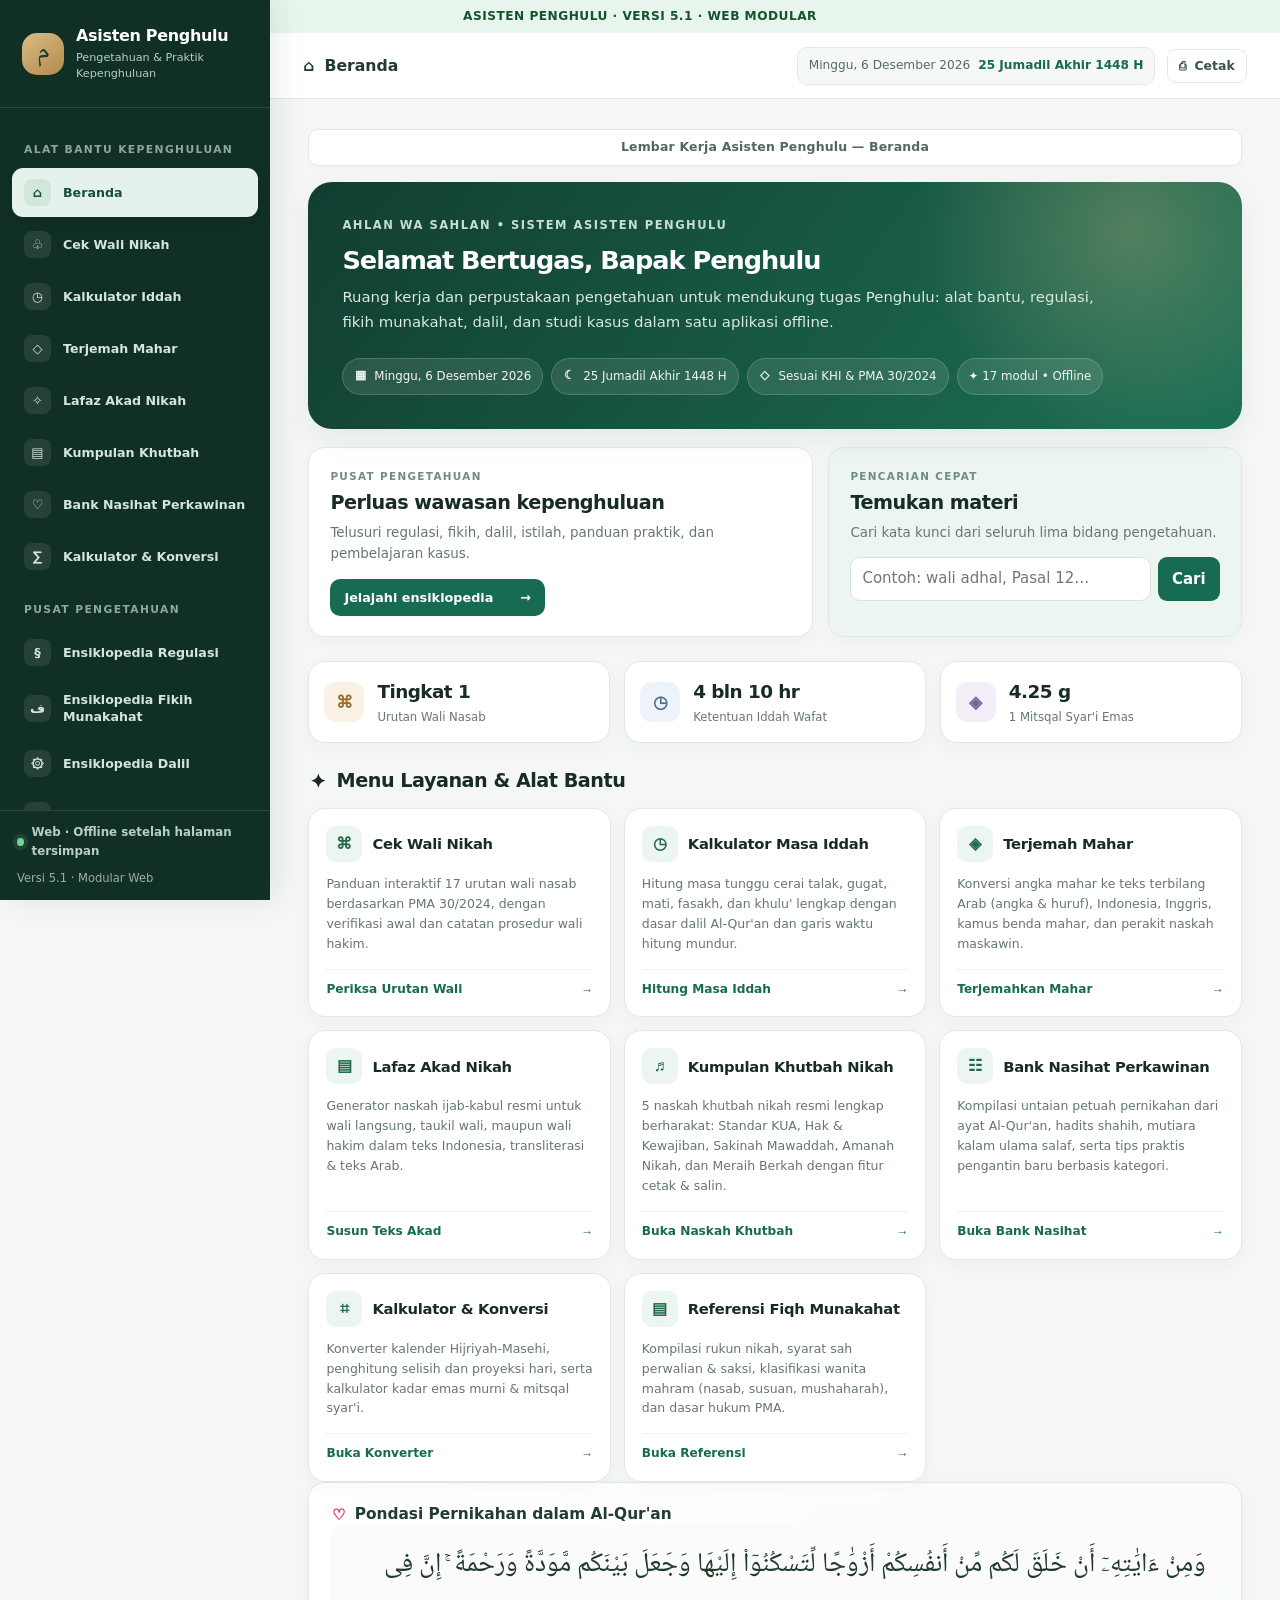
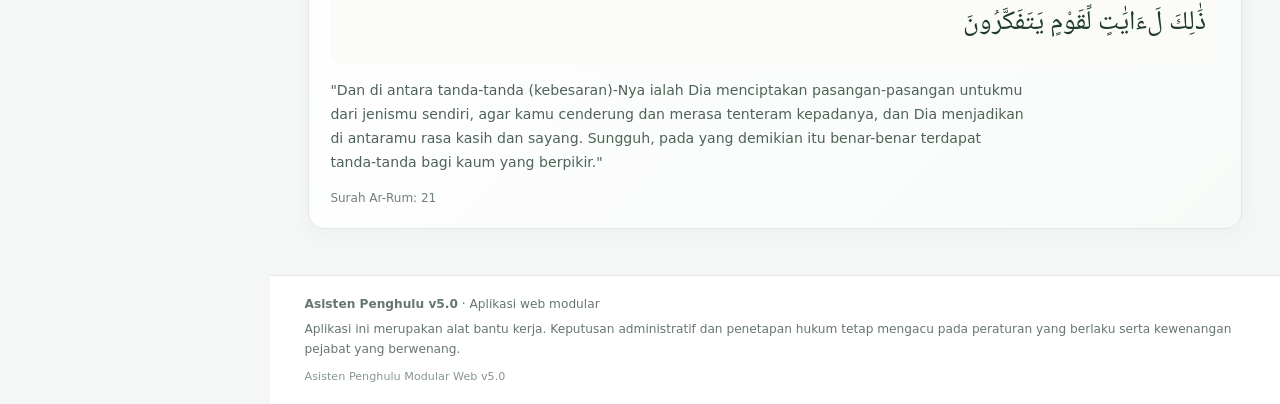
==== commit 236ed22f: "Add files via upload" ====
--- a/index.html
+++ b/index.html
@@ -4,14 +4,14 @@
 <meta charset="utf-8">
 <meta name="viewport" content="width=device-width,initial-scale=1">
 <meta name="theme-color" content="#123e32">
-<meta name="description" content="Asisten Penghulu — alat bantu administrasi, fikih munakahat, dan materi kepenghuluan.">
+<meta name="description" content="Asisten Penghulu — platform pengetahuan, referensi fikih, regulasi, dan alat bantu pembelajaran kepenghuluan.">
 <title>Beranda | Asisten Penghulu</title>
 <link rel="manifest" href="manifest.webmanifest">
 <link rel="icon" href="assets/icons/icon.svg" type="image/svg+xml">
 <link rel="stylesheet" href="assets/css/app.css">
 </head>
 <body data-page="dashboard">
-<div class="version-strip">ASISTEN PENGHULU · VERSI 5.0 · WEB MODULAR</div>
+<div class="version-strip">ASISTEN PENGHULU · VERSI 5.1 · WEB MODULAR</div>
 <div class="sidebar-backdrop" id="sidebarBackdrop" onclick="toggleMobileSidebar()"></div>
 <div class="app-layout">
 <aside class="app-sidebar" id="appSidebar">
@@ -20,7 +20,7 @@
     <div><h1 class="brand-title">Asisten Penghulu</h1><p class="brand-subtitle">Pengetahuan &amp; Praktik Kepenghuluan</p></div>
   </div>
   <nav class="sidebar-nav">
-<div class="nav-label">Ruang Kerja</div>
+<div class="nav-label">Alat Bantu Kepenghuluan</div>
 <a class="nav-item active" href="index.html" aria-current="page"><span class="nav-glyph">⌂</span><span>Beranda</span></a>
 <a class="nav-item" href="pages/wali.html"><span class="nav-glyph">♧</span><span>Cek Wali Nikah</span></a>
 <a class="nav-item" href="pages/iddah.html"><span class="nav-glyph">◷</span><span>Kalkulator Iddah</span></a>
@@ -39,7 +39,7 @@
 </nav>
   <div class="sidebar-footer">
     <div class="offline-badge"><span class="pulse-dot"></span><span>Web · Offline setelah halaman tersimpan</span></div>
-    <div style="margin-top:8px;font-size:.72rem;color:rgba(255,255,255,.6)">Versi 5.0 · Modular Web</div>
+    <div style="margin-top:8px;font-size:.72rem;color:rgba(255,255,255,.6)">Versi 5.1 · Modular Web</div>
   </div>
 </aside>
 <main class="app-main">
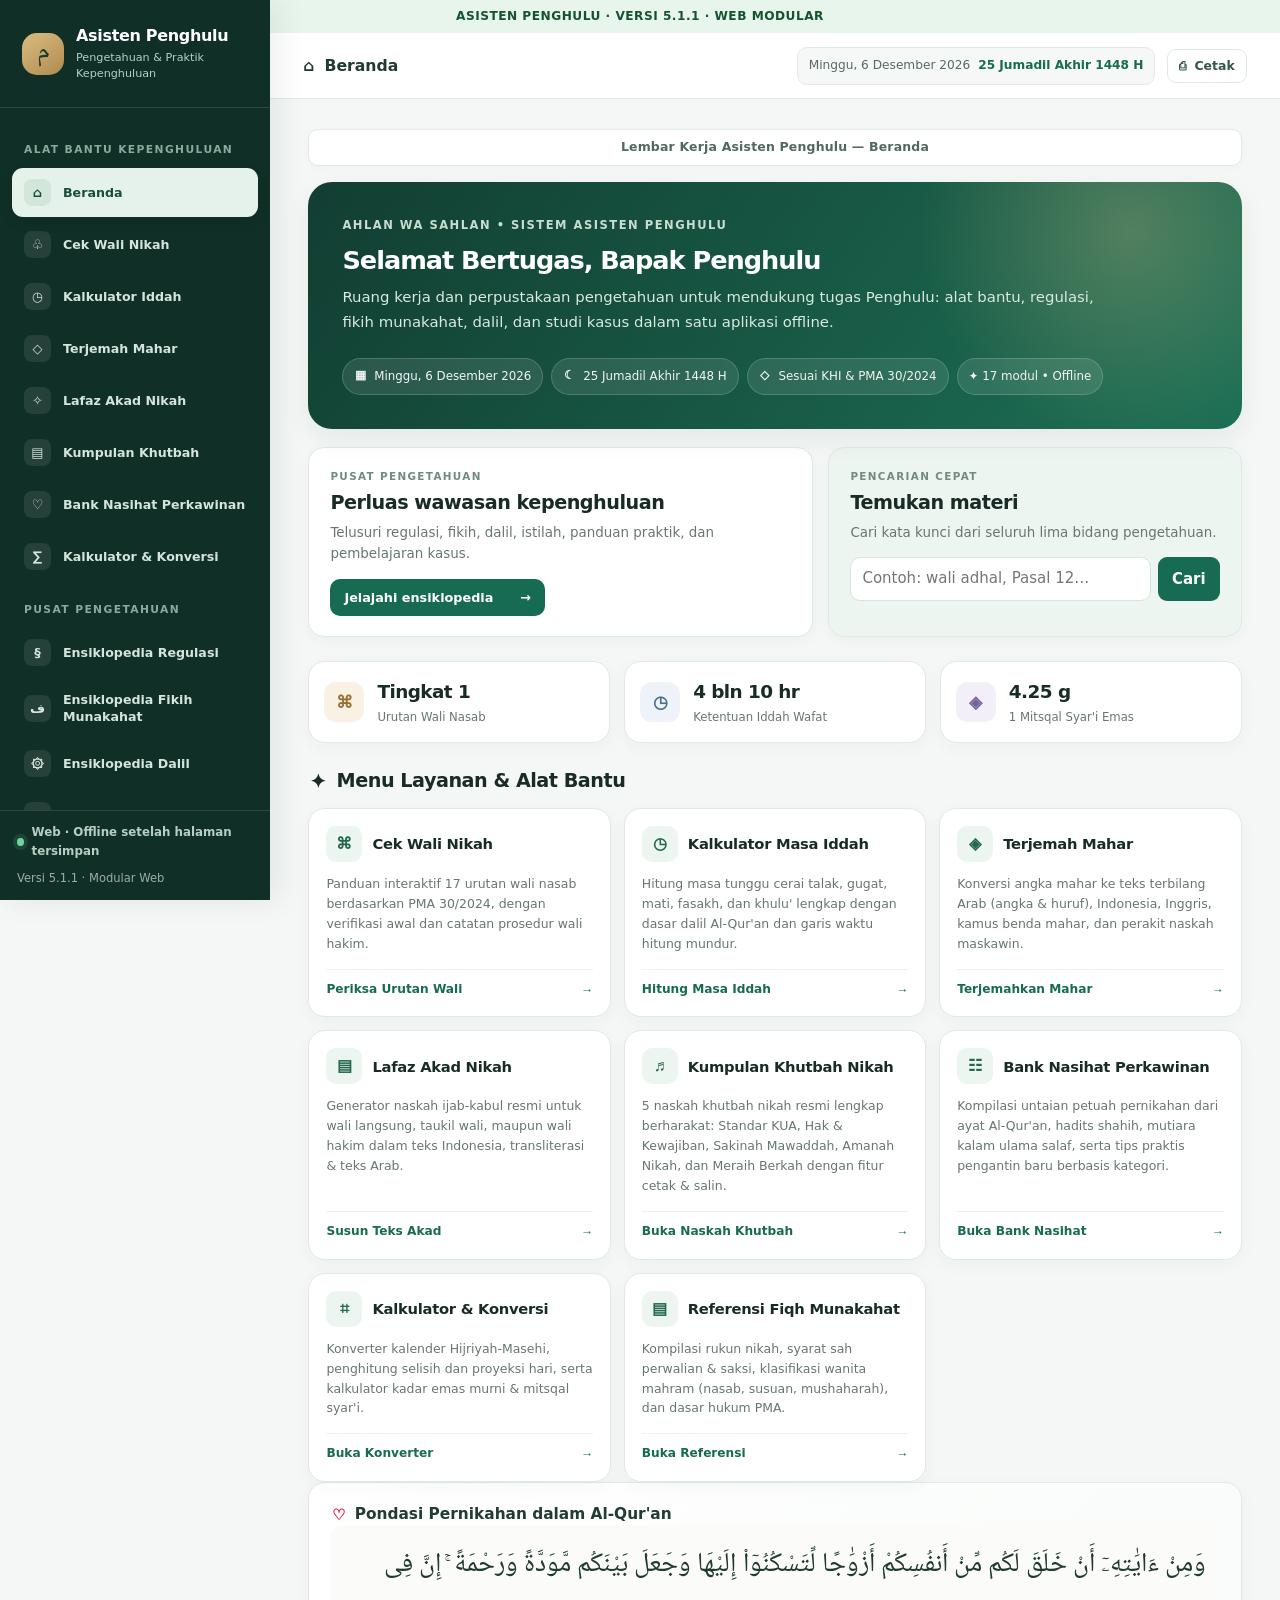
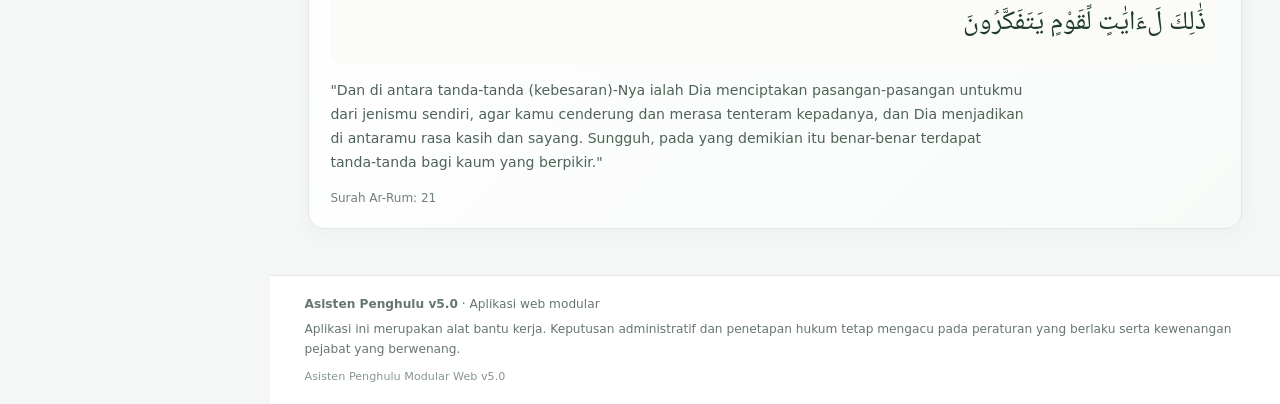
==== commit 6f952502: "Add files via upload" ====
--- a/index.html
+++ b/index.html
@@ -11,7 +11,7 @@
 <link rel="stylesheet" href="assets/css/app.css">
 </head>
 <body data-page="dashboard">
-<div class="version-strip">ASISTEN PENGHULU · VERSI 5.1 · WEB MODULAR</div>
+<div class="version-strip">ASISTEN PENGHULU · VERSI 5.1.1 · WEB MODULAR</div>
 <div class="sidebar-backdrop" id="sidebarBackdrop" onclick="toggleMobileSidebar()"></div>
 <div class="app-layout">
 <aside class="app-sidebar" id="appSidebar">
@@ -39,7 +39,7 @@
 </nav>
   <div class="sidebar-footer">
     <div class="offline-badge"><span class="pulse-dot"></span><span>Web · Offline setelah halaman tersimpan</span></div>
-    <div style="margin-top:8px;font-size:.72rem;color:rgba(255,255,255,.6)">Versi 5.1 · Modular Web</div>
+    <div style="margin-top:8px;font-size:.72rem;color:rgba(255,255,255,.6)">Versi 5.1.1 · Modular Web</div>
   </div>
 </aside>
 <main class="app-main">
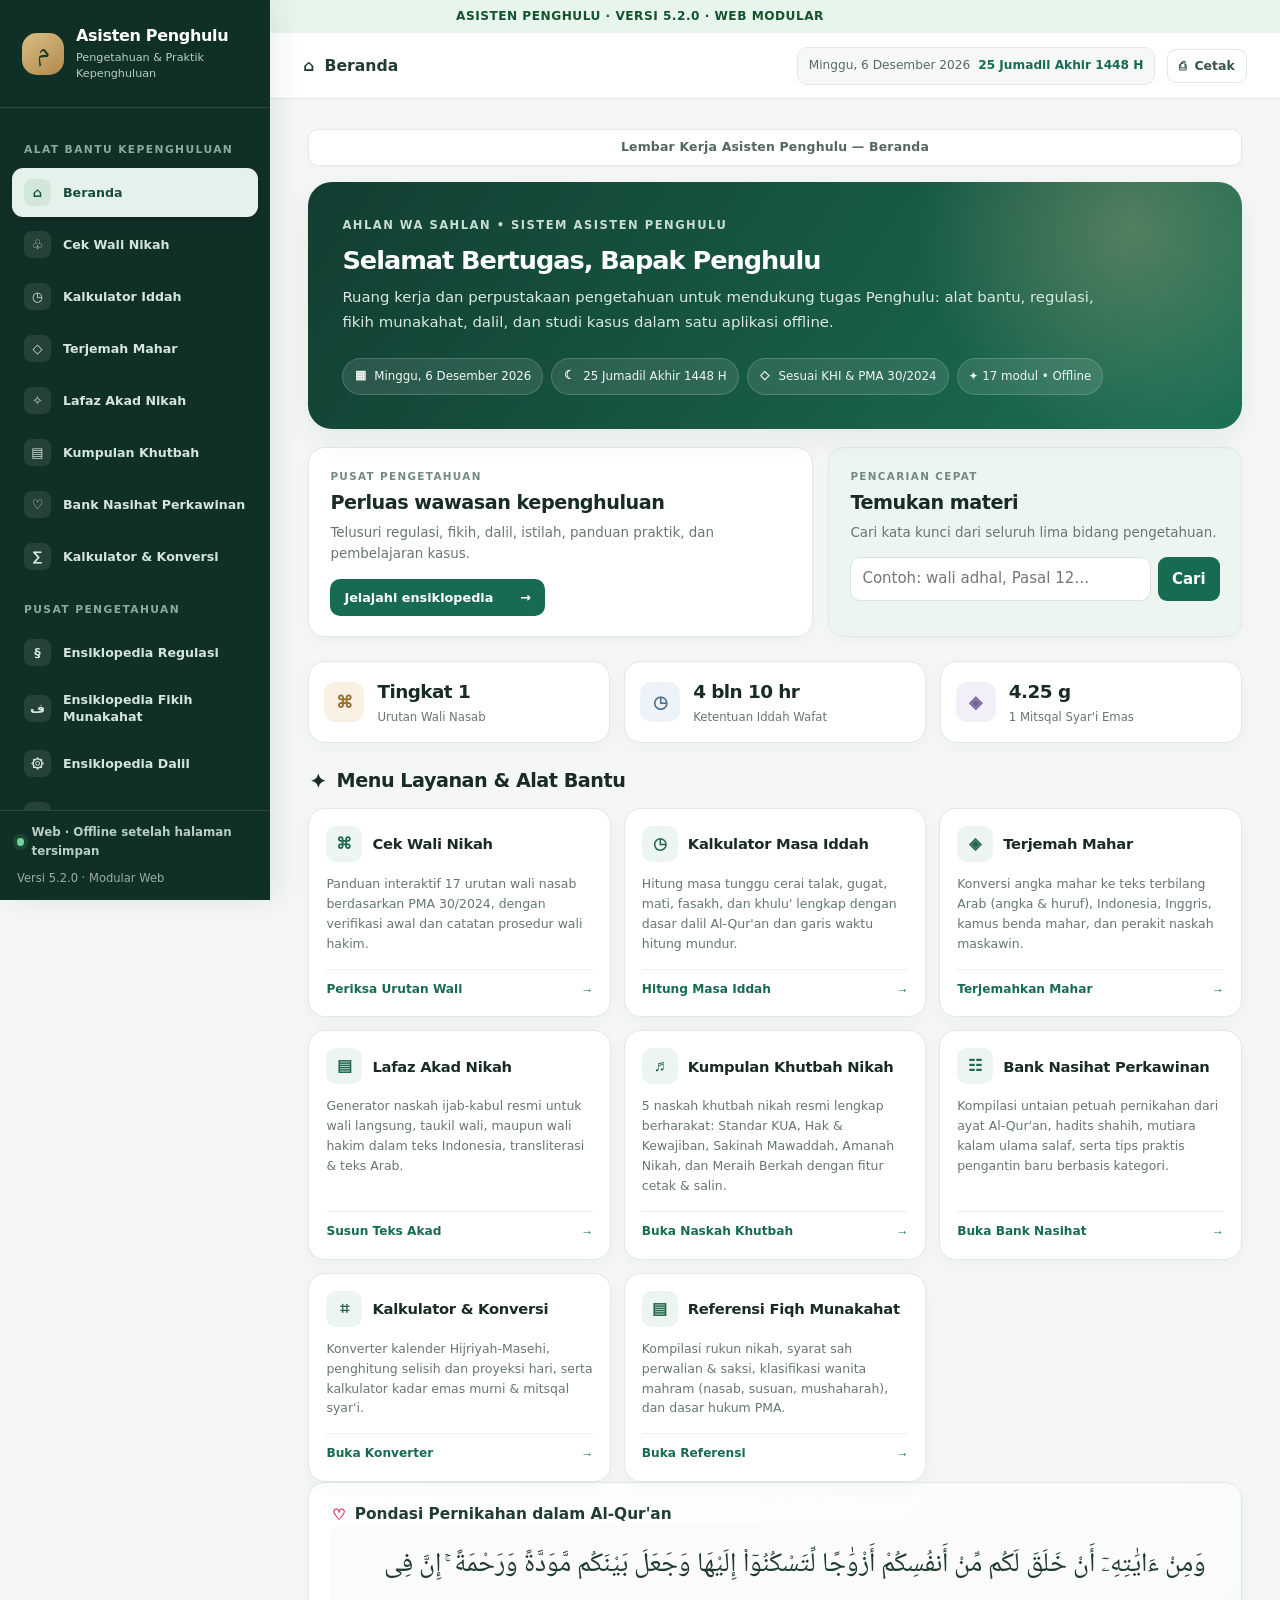
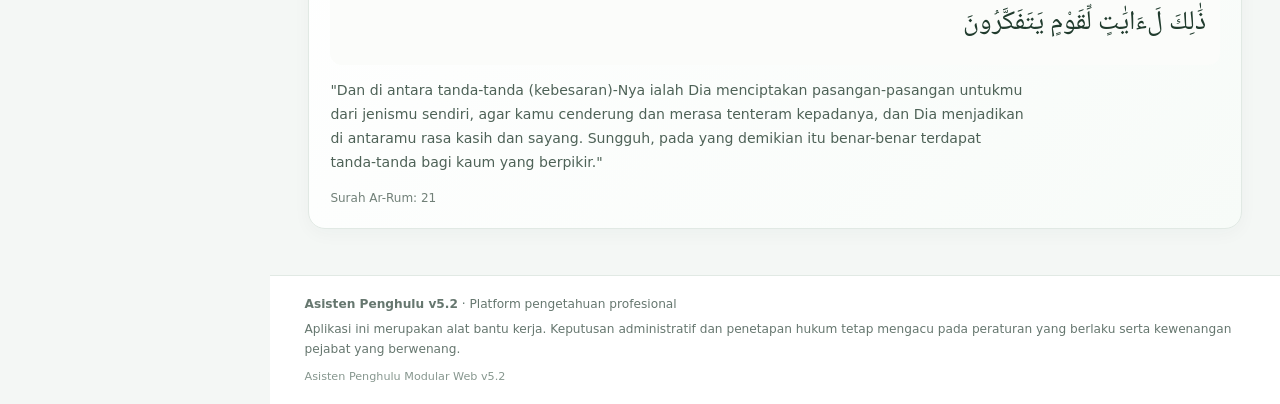
==== commit 585f8453: "Add files via upload" ====
--- a/index.html
+++ b/index.html
@@ -11,7 +11,7 @@
 <link rel="stylesheet" href="assets/css/app.css">
 </head>
 <body data-page="dashboard">
-<div class="version-strip">ASISTEN PENGHULU · VERSI 5.1.1 · WEB MODULAR</div>
+<div class="version-strip">ASISTEN PENGHULU · VERSI 5.2.0 · WEB MODULAR</div>
 <div class="sidebar-backdrop" id="sidebarBackdrop" onclick="toggleMobileSidebar()"></div>
 <div class="app-layout">
 <aside class="app-sidebar" id="appSidebar">
@@ -39,7 +39,7 @@
 </nav>
   <div class="sidebar-footer">
     <div class="offline-badge"><span class="pulse-dot"></span><span>Web · Offline setelah halaman tersimpan</span></div>
-    <div style="margin-top:8px;font-size:.72rem;color:rgba(255,255,255,.6)">Versi 5.1.1 · Modular Web</div>
+    <div style="margin-top:8px;font-size:.72rem;color:rgba(255,255,255,.6)">Versi 5.2.0 · Modular Web</div>
   </div>
 </aside>
 <main class="app-main">
@@ -244,9 +244,9 @@
 </section>
   </div>
   <footer class="app-footer">
-    <div><strong>Asisten Penghulu v5.0</strong> · Aplikasi web modular</div>
+    <div><strong>Asisten Penghulu v5.2</strong> · Platform pengetahuan profesional</div>
     <div class="footer-disclaimer">Aplikasi ini merupakan alat bantu kerja. Keputusan administratif dan penetapan hukum tetap mengacu pada peraturan yang berlaku serta kewenangan pejabat yang berwenang.</div>
-    <div class="footer-v4">Asisten Penghulu Modular Web v5.0</div>
+    <div class="footer-v4">Asisten Penghulu Modular Web v5.2</div>
   </footer>
 </main>
 </div>
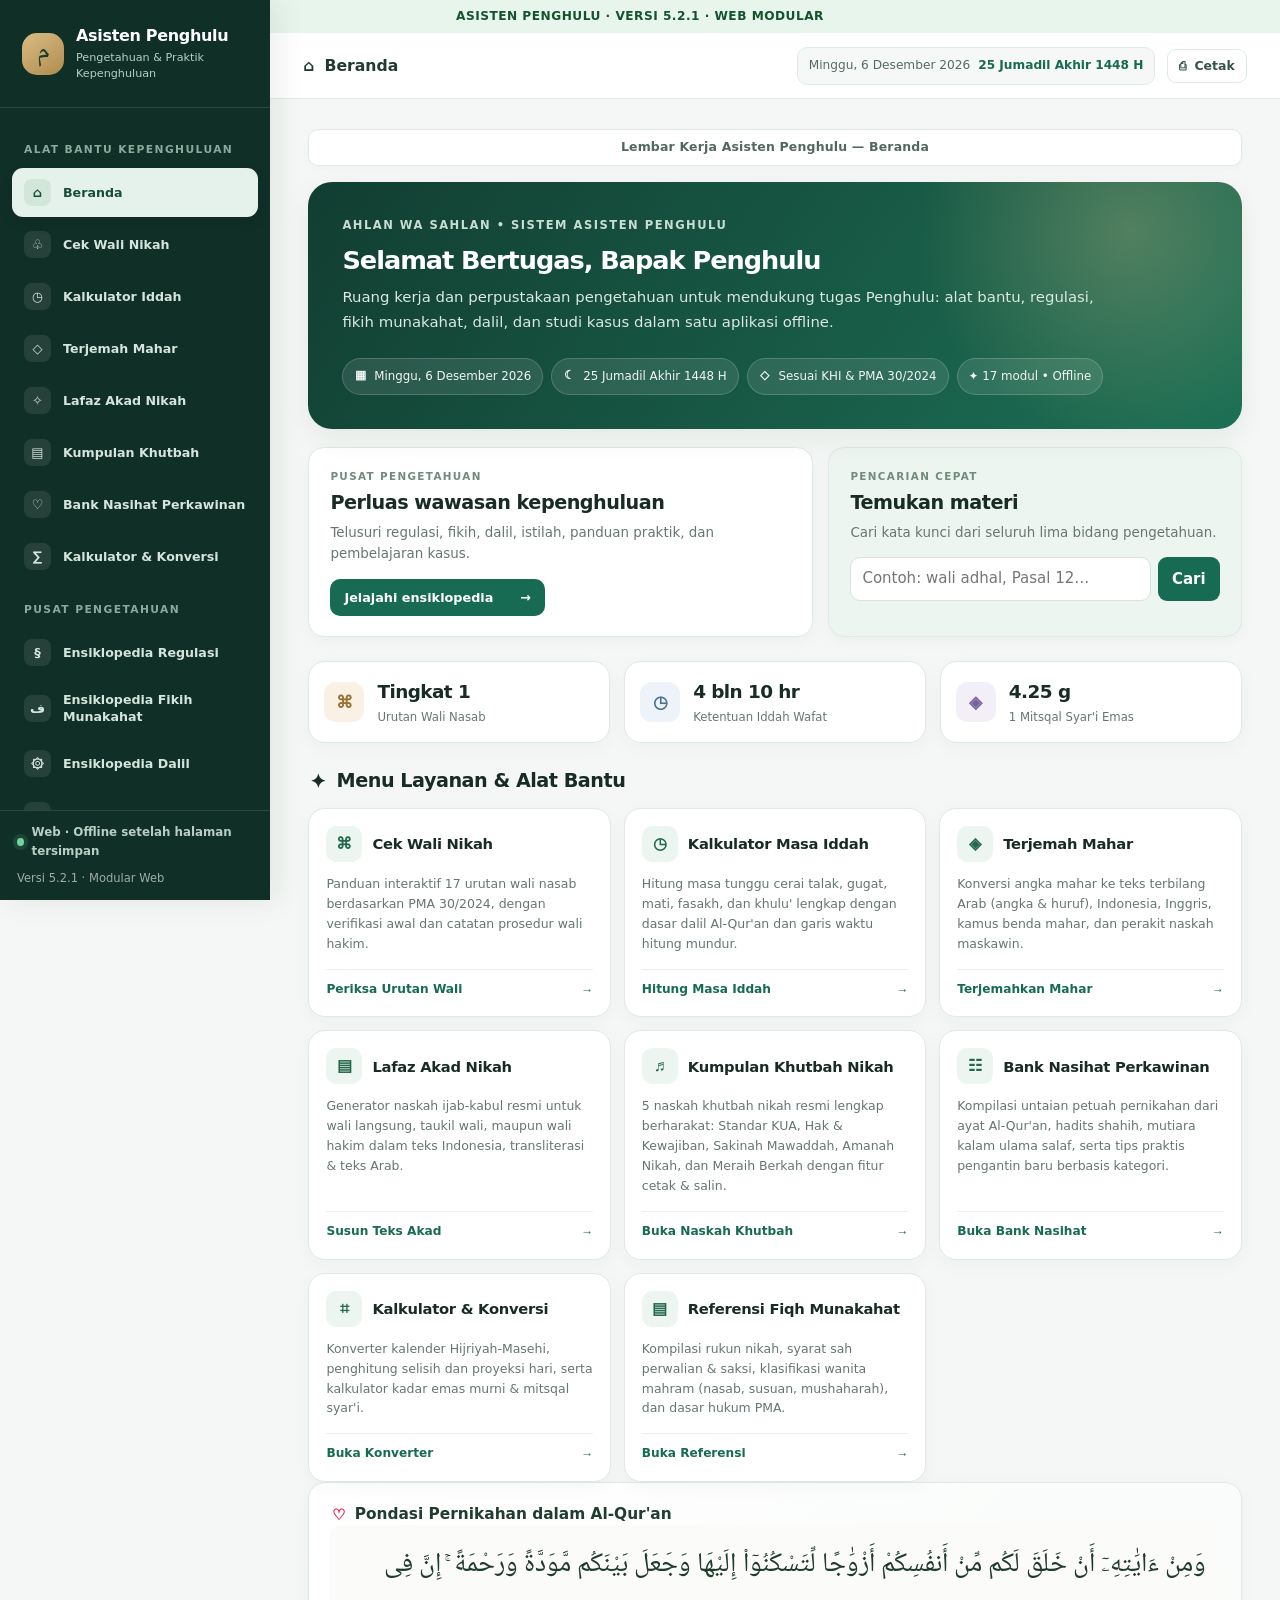
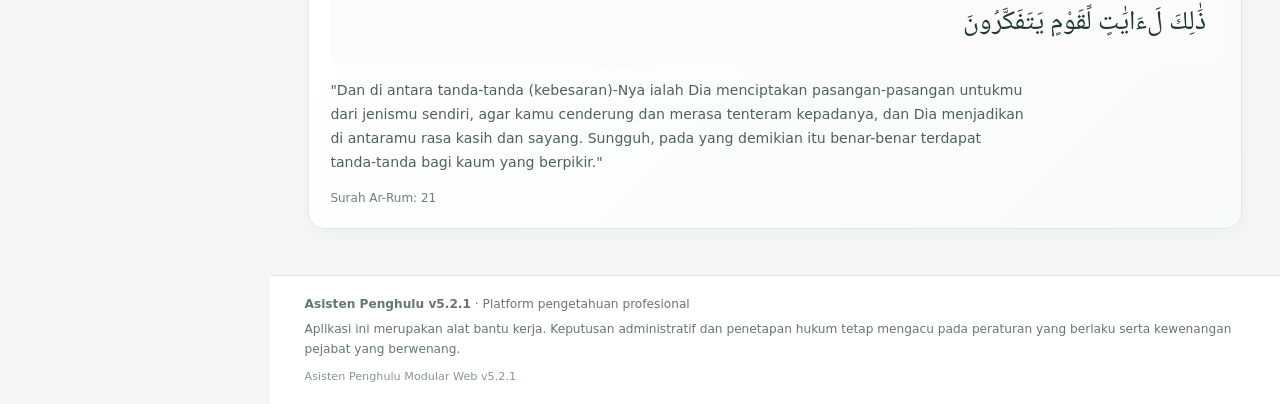
==== commit 38468712: "update v5.2.1" ====
--- a/index.html
+++ b/index.html
@@ -11,7 +11,7 @@
 <link rel="stylesheet" href="assets/css/app.css">
 </head>
 <body data-page="dashboard">
-<div class="version-strip">ASISTEN PENGHULU · VERSI 5.2.0 · WEB MODULAR</div>
+<div class="version-strip">ASISTEN PENGHULU · VERSI 5.2.1 · WEB MODULAR</div>
 <div class="sidebar-backdrop" id="sidebarBackdrop" onclick="toggleMobileSidebar()"></div>
 <div class="app-layout">
 <aside class="app-sidebar" id="appSidebar">
@@ -39,7 +39,7 @@
 </nav>
   <div class="sidebar-footer">
     <div class="offline-badge"><span class="pulse-dot"></span><span>Web · Offline setelah halaman tersimpan</span></div>
-    <div style="margin-top:8px;font-size:.72rem;color:rgba(255,255,255,.6)">Versi 5.2.0 · Modular Web</div>
+    <div style="margin-top:8px;font-size:.72rem;color:rgba(255,255,255,.6)">Versi 5.2.1 · Modular Web</div>
   </div>
 </aside>
 <main class="app-main">
@@ -244,9 +244,9 @@
 </section>
   </div>
   <footer class="app-footer">
-    <div><strong>Asisten Penghulu v5.2</strong> · Platform pengetahuan profesional</div>
+    <div><strong>Asisten Penghulu v5.2.1</strong> · Platform pengetahuan profesional</div>
     <div class="footer-disclaimer">Aplikasi ini merupakan alat bantu kerja. Keputusan administratif dan penetapan hukum tetap mengacu pada peraturan yang berlaku serta kewenangan pejabat yang berwenang.</div>
-    <div class="footer-v4">Asisten Penghulu Modular Web v5.2</div>
+    <div class="footer-v4">Asisten Penghulu Modular Web v5.2.1</div>
   </footer>
 </main>
 </div>
